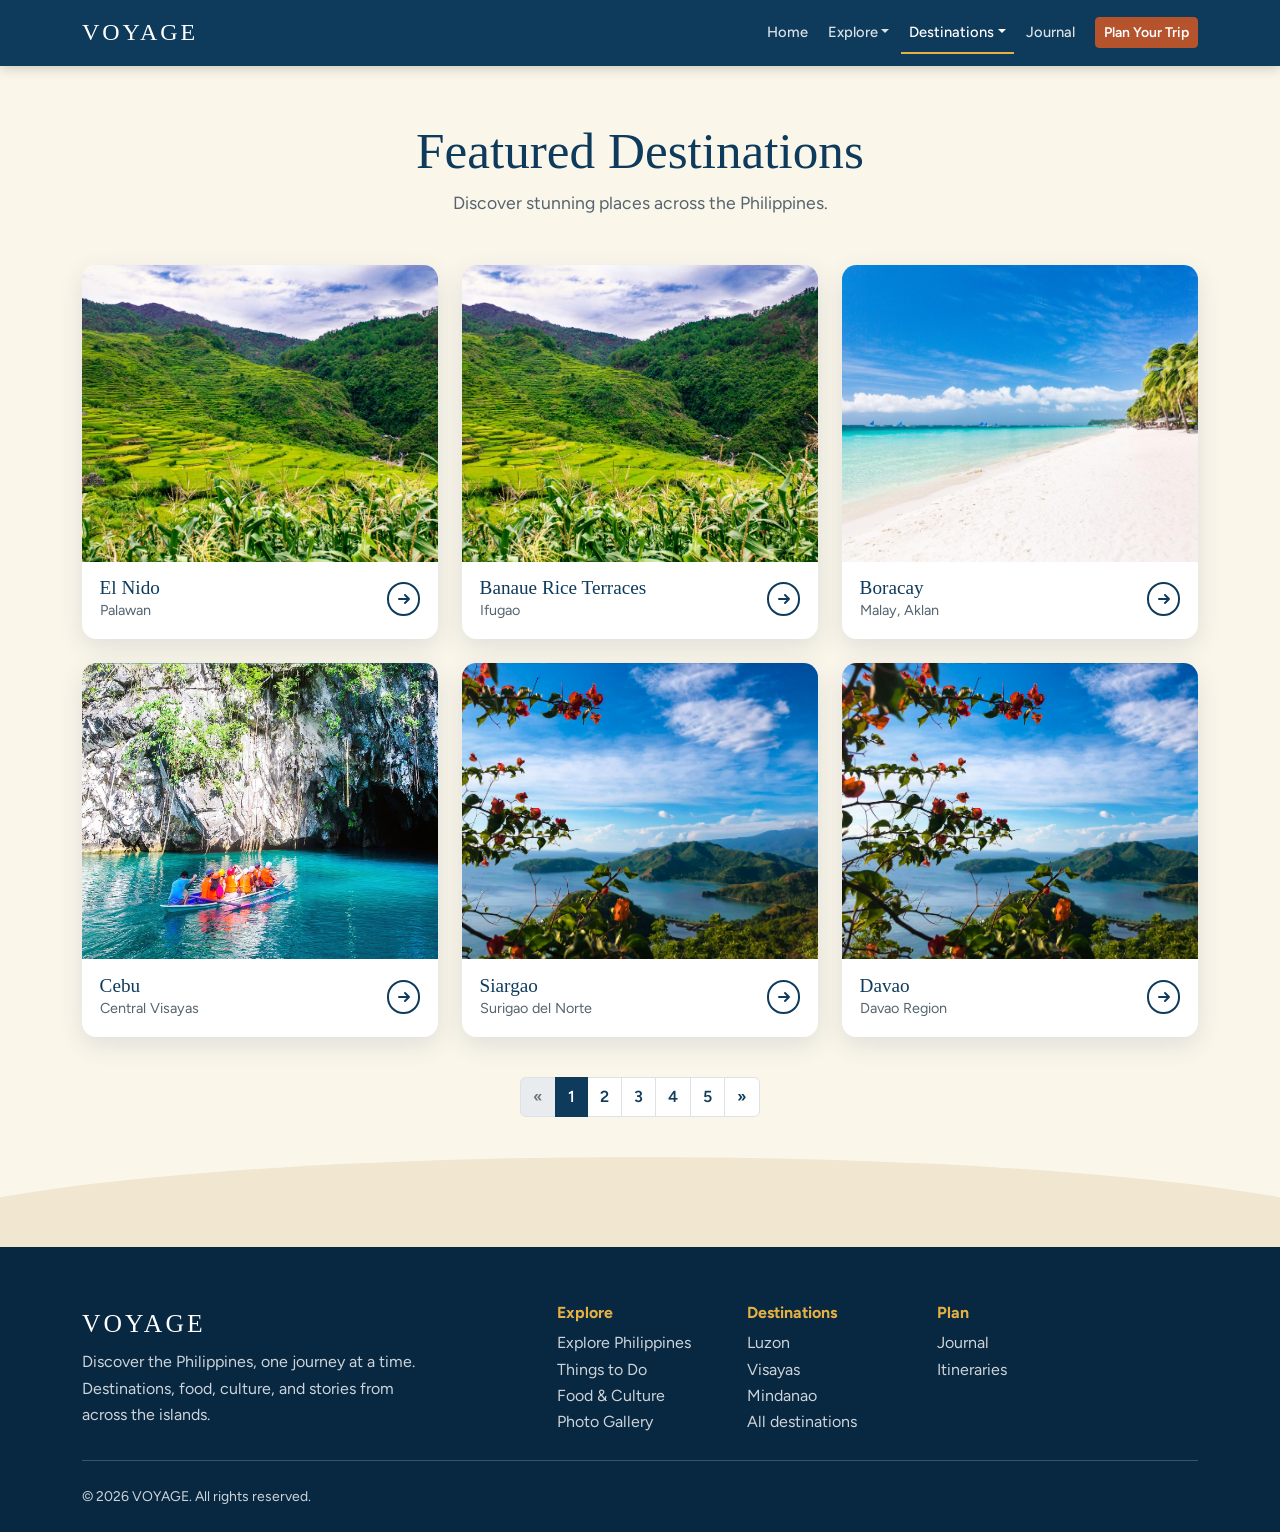
==== destination.html @ e470d580 "." ====
<!doctype html>
<html lang="en">
  <head>
    <meta charset="UTF-8" />
    <meta name="viewport" content="width=device-width, initial-scale=1.0" />
    <meta
      name="description"
      content="Browse beaches, mountains, heritage towns, and surf spots across Luzon, Visayas, and Mindanao."
    />
    <title>VOYAGE | Destinations</title>

    <!-- Bootstrap -->
    <link
      href="https://cdn.jsdelivr.net/npm/bootstrap@5.3.3/dist/css/bootstrap.min.css"
      rel="stylesheet"
    />

    <!-- Fonts -->
    <link rel="preconnect" href="https://fonts.googleapis.com" />
    <link rel="preconnect" href="https://fonts.gstatic.com" crossorigin />
    <link
      href="https://fonts.googleapis.com/css2?family=Caveat:wght@500;700&family=Figtree:wght@400;500;600;700&family=Fraunces:opsz,wght@9..144,600;9..144,700&display=swap"
      rel="stylesheet"
    />

    <!-- Custom CSS -->
    <link href="style.css" rel="stylesheet" />
  </head>
  <body>
    <nav
      class="navbar navbar-expand-lg navbar-voyage fixed-top"
      aria-label="Main navigation"
    >
      <div class="container">
        <a class="navbar-brand" href="index.html">VOYAGE</a>
        <button
          class="navbar-toggler"
          type="button"
          data-bs-toggle="offcanvas"
          data-bs-target="#mainMenu"
          aria-controls="mainMenu"
          aria-label="Open menu"
        >
          <span class="navbar-toggler-icon"></span>
        </button>

        <div
          class="offcanvas offcanvas-end offcanvas-voyage"
          tabindex="-1"
          id="mainMenu"
          aria-labelledby="mainMenuLabel"
        >
          <div class="offcanvas-header">
            <h5 class="offcanvas-title" id="mainMenuLabel">VOYAGE</h5>
            <button
              type="button"
              class="btn-close btn-close-white"
              data-bs-dismiss="offcanvas"
              aria-label="Close menu"
            ></button>
          </div>
          <div class="offcanvas-body">
            <ul class="navbar-nav ms-lg-auto align-items-lg-center gap-lg-1">
              <li class="nav-item">
                <a class="nav-link" href="index.html">Home</a>
              </li>
              <li class="nav-item dropdown">
                <a
                  class="nav-link dropdown-toggle"
                  href="explore.html"
                  role="button"
                  data-bs-toggle="dropdown"
                  aria-expanded="false"
                  >Explore</a
                >
                <ul class="dropdown-menu dropdown-menu-voyage">
                  <li>
                    <a class="dropdown-item" href="explore.html"
                      >Explore Philippines</a
                    >
                  </li>
                  <li>
                    <a class="dropdown-item" href="things-to-do.html"
                      >Things to Do</a
                    >
                  </li>
                  <li>
                    <a class="dropdown-item" href="itineraries.html"
                      >Itineraries</a
                    >
                  </li>
                  <li>
                    <a class="dropdown-item" href="food-culture.html"
                      >Food &amp; Culture</a
                    >
                  </li>
                  <li>
                    <a class="dropdown-item" href="gallery.html"
                      >Photo Gallery</a
                    >
                  </li>
                </ul>
              </li>
              <li class="nav-item dropdown">
                <a
                  class="nav-link dropdown-toggle active"
                  href="destination.html"
                  role="button"
                  data-bs-toggle="dropdown"
                  aria-expanded="false"
                  aria-current="page"
                  >Destinations</a
                >
                <ul class="dropdown-menu dropdown-menu-voyage">
                  <li><a class="dropdown-item" href="luzon.html">Luzon</a></li>
                  <li>
                    <a class="dropdown-item" href="visayas.html">Visayas</a>
                  </li>
                  <li>
                    <a class="dropdown-item" href="mindanao.html">Mindanao</a>
                  </li>
                  <li><hr class="dropdown-divider" /></li>
                  <li>
                    <a class="dropdown-item" href="destination.html"
                      >All destinations</a
                    >
                  </li>
                </ul>
              </li>
              <li class="nav-item">
                <a class="nav-link" href="journal.html">Journal</a>
              </li>
              <li class="nav-item ms-lg-2 mt-2 mt-lg-0">
                <a class="btn btn-terracotta btn-sm" href="itineraries.html"
                  >Plan Your Trip</a
                >
              </li>
            </ul>
          </div>
        </div>
      </div>
    </nav>

    <main>
      <header class="dest-header">
        <svg class="leaf leaf-tl" aria-hidden="true" focusable="false">
          <use href="#frond" />
        </svg>
        <svg class="leaf leaf-tr" aria-hidden="true" focusable="false">
          <use href="#frond" />
        </svg>
        <div class="container">
          <h1>Featured Destinations</h1>
          <p class="dest-sub" id="sub">
            Discover stunning places across the Philippines.
          </p>
        </div>
      </header>

      <section class="section pt-3 pb-4" aria-labelledby="listHeading">
        <div class="container">
          <h2 id="listHeading" class="visually-hidden">All destinations</h2>
          <div class="row g-4" id="grid"></div>
          <nav aria-label="Destination pages" id="pagerNav">
            <ul
              class="pagination pagination-voyage justify-content-center"
              id="pager"
            ></ul>
          </nav>
        </div>
      </section>

      <div class="dest-shore" aria-hidden="true">
        <svg class="leaf leaf-br" focusable="false"><use href="#frond" /></svg>
      </div>
    </main>

    <!-- ========== FOOTER ========== -->
    <footer class="footer">
      <div class="container">
        <div class="row g-4">
          <div class="col-lg-4">
            <p class="footer-brand">VOYAGE</p>
            <p class="mb-0">
              Discover the Philippines, one journey at a time. Destinations,
              food, culture, and stories from across the islands.
            </p>
          </div>
          <div class="col-6 col-lg-2 offset-lg-1">
            <h2 class="footer-head">Explore</h2>
            <ul class="list-unstyled mb-0">
              <li><a href="explore.html">Explore Philippines</a></li>
              <li><a href="things-to-do.html">Things to Do</a></li>
              <li><a href="food-culture.html">Food &amp; Culture</a></li>
              <li><a href="gallery.html">Photo Gallery</a></li>
            </ul>
          </div>
          <div class="col-6 col-lg-2">
            <h2 class="footer-head">Destinations</h2>
            <ul class="list-unstyled mb-0">
              <li><a href="luzon.html">Luzon</a></li>
              <li><a href="visayas.html">Visayas</a></li>
              <li><a href="mindanao.html">Mindanao</a></li>
              <li><a href="destination.html">All destinations</a></li>
            </ul>
          </div>
          <div class="col-6 col-lg-2">
            <h2 class="footer-head">Plan</h2>
            <ul class="list-unstyled mb-0">
              <li><a href="journal.html">Journal</a></li>
              <li><a href="itineraries.html">Itineraries</a></li>
            </ul>
          </div>
        </div>
        <hr class="my-4" />
        <p class="small mb-0">&copy; 2026 VOYAGE. All rights reserved.</p>
      </div>
    </footer>

    <!-- Bootstrap JS (navbar offcanvas, dropdowns, modal, accordion, alert) -->
    <script src="https://cdn.jsdelivr.net/npm/bootstrap@5.3.3/dist/js/bootstrap.bundle.min.js"></script>

    <script>
      (() => {
        const PER_PAGE = 6;
        const ISLAND = {
          luzon: ["Luzon", "luzon.html"],
          visayas: ["Visayas", "visayas.html"],
          mindanao: ["Mindanao", "mindanao.html"],
        };
        const POS = ["20% 30%", "75% 60%", "50% 85%", "10% 65%", "90% 20%"];

        // Page 1 shows these six, in this order. The rest keep their listed order.
        const FIRST = [
          "El Nido",
          "Banaue Rice Terraces",
          "Boracay",
          "Cebu",
          "Siargao",
          "Davao",
        ];
        const DEST = [
          {
            n: "Boracay",
            loc: "Malay, Aklan",
            r: "visayas",
            img: "slide-boracay",
          },
          {
            n: "Banaue Rice Terraces",
            loc: "Ifugao",
            r: "luzon",
            img: "island-luzon",
          },
          {
            n: "Siargao",
            loc: "Surigao del Norte",
            r: "mindanao",
            img: "island-mindanao",
          },
          { n: "Vigan", loc: "Ilocos Sur", r: "luzon", img: "island-luzon" },
          {
            n: "Bohol",
            loc: "Central Visayas",
            r: "visayas",
            img: "island-visayas",
          },
          {
            n: "Camiguin",
            loc: "Northern Mindanao",
            r: "mindanao",
            img: "island-mindanao",
          },
          {
            n: "La Union",
            loc: "Ilocos Region",
            r: "luzon",
            img: "island-luzon",
          },
          {
            n: "Cebu",
            loc: "Central Visayas",
            r: "visayas",
            img: "island-visayas",
          },
          {
            n: "Davao",
            loc: "Davao Region",
            r: "mindanao",
            img: "island-mindanao",
          },
          {
            n: "Sagada",
            loc: "Mountain Province",
            r: "luzon",
            img: "island-luzon",
          },
          {
            n: "Siquijor",
            loc: "Central Visayas",
            r: "visayas",
            img: "island-visayas",
          },
          {
            n: "Mount Apo",
            loc: "Davao del Sur and Cotabato",
            r: "mindanao",
            img: "island-mindanao",
          },
          {
            n: "Hulugan Falls",
            loc: "Luisiana, Laguna",
            r: "luzon",
            img: "slide-hulugan-falls",
          },
          {
            n: "Intramuros",
            loc: "Manila",
            r: "luzon",
            img: "slide-intramuros",
          },
          {
            n: "Kayangan Lake",
            loc: "Coron, Palawan",
            r: "luzon",
            img: "slide-kayangan-lake",
          },
          {
            n: "Malapascua",
            loc: "Daanbantayan, Cebu",
            r: "visayas",
            img: "island-visayas",
          },
          { n: "Baler", loc: "Aurora", r: "luzon", img: "island-luzon" },
          {
            n: "Lake Sebu",
            loc: "South Cotabato",
            r: "mindanao",
            img: "island-mindanao",
          },
          {
            n: "Taal Volcano",
            loc: "Batangas",
            r: "luzon",
            img: "island-luzon",
          },
          {
            n: "Dumaguete",
            loc: "Negros Oriental",
            r: "visayas",
            img: "island-visayas",
          },
          {
            n: "Samal Island",
            loc: "Davao del Norte",
            r: "mindanao",
            img: "island-mindanao",
          },
          { n: "Mayon Volcano", loc: "Albay", r: "luzon", img: "island-luzon" },
          {
            n: "Bantayan Island",
            loc: "Cebu",
            r: "visayas",
            img: "island-visayas",
          },
          {
            n: "Bucas Grande",
            loc: "Socorro, Surigao del Norte",
            r: "mindanao",
            img: "island-mindanao",
          },
          {
            n: "Batanes",
            loc: "Northern Luzon",
            r: "luzon",
            img: "island-luzon",
          },
          {
            n: "Iloilo",
            loc: "Western Visayas",
            r: "visayas",
            img: "island-visayas",
          },
          {
            n: "Cagayan de Oro",
            loc: "Misamis Oriental",
            r: "mindanao",
            img: "island-mindanao",
          },
          { n: "El Nido", loc: "Palawan", r: "luzon", img: "island-luzon" },
          {
            n: "Camotes Islands",
            loc: "Cebu",
            r: "visayas",
            img: "island-visayas",
          },
          {
            n: "Zamboanga City",
            loc: "Zamboanga Peninsula",
            r: "mindanao",
            img: "island-mindanao",
          },
        ]
          .sort(
            (a, b) =>
              (FIRST.includes(a.n) ? FIRST.indexOf(a.n) : 99) -
              (FIRST.includes(b.n) ? FIRST.indexOf(b.n) : 99),
          )
          .map((d, i) => ({ ...d, i }));

        const $ = (id) => document.getElementById(id);
        const grid = $("grid"),
          pager = $("pager"),
          sub = $("sub");

        // Links from explore.html arrive as destination.html?q=Siargao
        const term = (
          new URLSearchParams(location.search).get("q") || ""
        ).trim();
        const match = DEST.filter((d) =>
          `${d.n} ${d.loc} ${ISLAND[d.r][0]}`
            .toLowerCase()
            .includes(term.toLowerCase()),
        );
        const list = term && match.length ? match : DEST;
        if (term) {
          sub.textContent = match.length
            ? `Results for \u201c${term}\u201d. `
            : `No match for \u201c${term}\u201d, so here is everything. `;
          if (match.length) {
            const all = document.createElement("a");
            all.href = "destination.html";
            all.textContent = "Show all";
            sub.append(all);
          }
        }

        const card = (d) => `
          <div class="col-12 col-sm-6 col-lg-4">
            <article class="dest-tile">
              <div class="dest-photo-wrap">
                <div class="dest-photo ${d.img}" ${d.img.startsWith("island") ? `style="background-position:${POS[d.i % 5]}"` : ""} role="img" aria-label="${d.n}, ${d.loc}"></div>
              </div>
              <div class="dest-caption">
                <div>
                  <h3 class="dest-name">${d.n}</h3>
                  <p class="dest-loc">${d.loc}</p>
                </div>
                <a class="dest-go stretched-link" href="${ISLAND[d.r][1]}" aria-label="${d.n}: more on ${ISLAND[d.r][0]}">
                  <svg width="16" height="16" viewBox="0 0 16 16" fill="none" stroke="currentColor" stroke-width="2" stroke-linecap="round" stroke-linejoin="round" aria-hidden="true"><path d="M3 8h10M9 4l4 4-4 4" /></svg>
                </a>
              </div>
            </article>
          </div>`;

        const item = (label, p, o = {}) => `
          <li class="page-item${o.active ? " active" : ""}${o.disabled ? " disabled" : ""}">
            <a class="page-link" href="#grid" data-page="${p}"
              ${o.aria ? `aria-label="${o.aria}"` : ""}
              ${o.active ? 'aria-current="page"' : ""}
              ${o.disabled ? 'tabindex="-1" aria-disabled="true"' : ""}>${label}</a>
          </li>`;

        let page = 1;
        function render() {
          const pages = Math.ceil(list.length / PER_PAGE);
          const start = (page - 1) * PER_PAGE;
          grid.innerHTML = list
            .slice(start, start + PER_PAGE)
            .map(card)
            .join("");

          let html = item("&laquo;", page - 1, {
            disabled: page === 1,
            aria: "Previous page",
          });
          for (let n = 1; n <= pages; n++)
            html += item(n, n, { active: n === page, aria: `Page ${n}` });
          html += item("&raquo;", page + 1, {
            disabled: page === pages,
            aria: "Next page",
          });
          pager.innerHTML = html;
          $("pagerNav").hidden = pages <= 1;
        }

        pager.addEventListener("click", (e) => {
          const a = e.target.closest("[data-page]");
          if (!a) return;
          e.preventDefault();
          if (a.parentElement.classList.contains("disabled")) return;
          page = +a.dataset.page;
          render();
          grid.scrollIntoView();
        });

        render();
      })();
    </script>
  </body>
</html>
---- style.css ----
:root {
  --cream: #fbf6ea;
  --sand: #f1e7d0;
  --ocean: #0e3b5c;
  --ocean-dark: #082740;
  --green: #2f6b4f;
  --green-dark: #24543e;
  /* Darkened slightly so white text on terracotta passes WCAG AA (4.5:1) */
  --terracotta: #b5532d;
  --terracotta-dark: #96441f;
  --gold: #e5b143;
  --ink: #26323b;

  --bs-body-font-family: "Figtree", system-ui, sans-serif;
  --bs-body-bg: var(--cream);
  --bs-body-color: var(--ink);
  --bs-body-color-rgb: 38, 50, 59;
  /* Bootstrap 5.3 colors links through the -rgb variables */
  --bs-link-color-rgb: 14, 59, 92;
  --bs-link-hover-color-rgb: 8, 39, 64;
}


html {
  scroll-behavior: smooth;
  scroll-padding-top: 76px; /* keeps anchored sections clear of the fixed navbar */
}
body {
  min-height: 100vh;
  padding-top: 64px;
  line-height: 1.65;
}

h1,
h2,
h3,
h4,
h5,
.navbar-brand,
.footer-brand {
  font-family: "Frances", Georgia, serif;
  color: var(--ocean);
}

/* Focus ring: ocean on light backgrounds, gold on dark ones */
:focus-visible {
  outline: 3px solid var(--ocean);
  outline-offset: 2px;
}
.navbar-voyage :focus-visible,
.offcanvas-voyage :focus-visible,
.section-green :focus-visible,
.cta :focus-visible,
.footer :focus-visible,
.hero :focus-visible {
  outline-color: var(--gold);
}

/* ---------- Navbar ---------- */
.navbar-voyage {
  background: var(--ocean);
  min-height: 64px;
  box-shadow: 0 2px 12px rgba(0, 0, 0, 0.2);
}
.navbar-voyage .navbar-brand {
  color: #fff;
  font-size: 1.5rem;
  letter-spacing: 0.12em;
}
.navbar-voyage .nav-link {
  color: rgba(255, 255, 255, 0.85);
  font-size: 0.92rem;
  font-weight: 500;
  padding: 0.5rem 0.7rem;
  border-bottom: 2px solid transparent;
}
.navbar-voyage .nav-link:hover,
.navbar-voyage .nav-link:focus,
.navbar-voyage .nav-link.active,
.navbar-voyage .nav-link.show {
  color: #fff;
  border-bottom-color: var(--gold);
}
.navbar-voyage .navbar-toggler {
  border-color: #ffffff;
  border-width: 2px;
}
.navbar-voyage .navbar-toggler:focus {
  box-shadow: 0 0 0 0.2rem rgba(229, 177, 67, 0.5);
}
.navbar-voyage .navbar-toggler-icon {
  filter: invert(1);
}

.offcanvas-voyage {
  background: var(--ocean);
  color: #fff;
}
.offcanvas-voyage .offcanvas-title {
  color: #fff;
  letter-spacing: 0.12em;
}
@media (min-width: 992px) {
  .offcanvas-voyage {
    background: transparent;
  }
}
.dropdown-menu-voyage {
  --bs-dropdown-link-active-bg: var(--ocean);
  --bs-dropdown-link-hover-bg: var(--sand);
  --bs-dropdown-link-hover-color: var(--ocean);
  background: var(--cream);
  border: 0;
  border-top: 3px solid var(--gold);
  border-radius: 0 0 0.5rem 0.5rem;
}

/* ---------- Buttons (built on Bootstrap's btn variables so
   hover / active / focus / disabled states all work) ---------- */
.btn-terracotta {
  --bs-btn-color: #fff;
  --bs-btn-bg: var(--terracotta);
  --bs-btn-border-color: var(--terracotta);
  --bs-btn-hover-color: #fff;
  --bs-btn-hover-bg: var(--terracotta-dark);
  --bs-btn-hover-border-color: var(--terracotta-dark);
  --bs-btn-focus-shadow-rgb: 229, 177, 67;
  --bs-btn-active-color: #fff;
  --bs-btn-active-bg: var(--terracotta-dark);
  --bs-btn-active-border-color: var(--terracotta-dark);
  --bs-btn-disabled-color: #fff;
  --bs-btn-disabled-bg: var(--terracotta);
  --bs-btn-disabled-border-color: var(--terracotta);
  font-weight: 600;
}
.btn-gold {
  --bs-btn-color: var(--ocean-dark);
  --bs-btn-bg: var(--gold);
  --bs-btn-border-color: var(--gold);
  --bs-btn-hover-color: var(--ocean-dark);
  --bs-btn-hover-bg: #f0c25e;
  --bs-btn-hover-border-color: #f0c25e;
  --bs-btn-focus-shadow-rgb: 229, 177, 67;
  --bs-btn-active-color: var(--ocean-dark);
  --bs-btn-active-bg: #d9a232;
  --bs-btn-active-border-color: #d9a232;
  font-weight: 700;
}
.btn-outline-ocean {
  --bs-btn-color: var(--ocean);
  --bs-btn-border-width: 2px;
  --bs-btn-border-color: var(--ocean);
  --bs-btn-hover-color: #fff;
  --bs-btn-hover-bg: var(--ocean);
  --bs-btn-hover-border-color: var(--ocean);
  --bs-btn-focus-shadow-rgb: 14, 59, 92;
  --bs-btn-active-color: #fff;
  --bs-btn-active-bg: var(--ocean-dark);
  --bs-btn-active-border-color: var(--ocean-dark);
  font-weight: 600;
}

/* ---------- Image placeholders ----------
Each uses a photo from images/ with a color gradient underneath.
Drop your photos into images/ using the file names below. */
.hero {
  /* Fills the first screen, minus the 64px fixed navbar */
  min-height: calc(100vh - 64px);
  min-height: calc(100svh - 64px);
  background:
    linear-gradient(
      180deg,
      rgba(8, 39, 64, 0.35) 0%,
      rgba(8, 39, 64, 0.55) 100%
    ),
    url("hero1_img.avif") center / cover no-repeat,
    linear-gradient(180deg, #2c7a8c 0%, #b8bfc0 45%, #e8d7a8 100%);
}
.island-luzon {
  background:
    url("img/luzon.avif") center / cover,
    linear-gradient(135deg, #2f6b4f, #e5b143);
}
.island-luzon:hover {
  transition: ease-in-out 0.2s;
  transform: scale(1.03);
}
.island-visayas {
  background:
    url("img/visayas.avif") center / cover,
    linear-gradient(135deg, #1b9aaa, #f3e2b3);
}
.island-visayas:hover {
  transition: ease-in-out 0.2s;
  transform: scale(1.03);
}
.island-mindanao {
  background:
    url("img/mindanao.jpg") center / cover,
    linear-gradient(135deg, #0e3b5c, #3f8f87);
}
.island-mindanao:hover {
  transition: ease-in-out 0.2s;
  transform: scale(1.03);
}
/* Hero photos: change the file names here (they are separate from the postcard carousel) */
.hero-slide-1 {
  background: url("img/hero1_img.avif") center / cover no-repeat;
}
.hero-slide-2 {
  background: url("img/hero2_img.avif") center / cover no-repeat;
}
.hero-slide-3 {
  background: url("img/hero3_img.avif") center / cover no-repeat;
}
.hero-slide-4 {
  background: url("img/hero4_img.avif") center / cover no-repeat;
}

.hero-carousel .carousel-indicators {
  margin-bottom: 1.25rem;
}

/* Keep the text and search box above the slideshow */
.hero .hero-content {
  position: relative;
  z-index: 1;
}
.slide-boracay {
  background:
    url("img/boracay.jpg") center / cover,
    linear-gradient(135deg, #1b9aaa, #2f6b4f);
}
.slide-hulugan-falls {
  background:
    url("img/hulugan_falls.jpeg") center / cover,
    linear-gradient(135deg, #5b8c3a, #2f6b4f);
}
.slide-intramuros {
  background:
    url("img/intramuros.jpeg") center / cover,
    linear-gradient(135deg, #a8b45a, #6b8f3e);
}
.slide-kayangan-lake {
  background:
    url("img/kayangan_lake.jpeg") center / cover,
    linear-gradient(135deg, #3fa7b5, #e5b143);
}

/* ---------- Hero ---------- */
.hero-content {
  padding: 4rem 0;
}
.hero h1 {
  color: #fff;
  text-shadow: 0 2px 18px rgba(0, 0, 0, 0.45);
  line-height: 1.15;
}
.hero .lead {
  max-width: 560px;
  margin-inline: auto;
  text-shadow: 0 1px 8px rgba(0, 0, 0, 0.4);
}
.hero-search {
  max-width: 560px;
}
.hero-search .form-control {
  border: 0;
  border-radius: 50rem 0 0 50rem;
  padding-left: 1.5rem;
}
.hero-search .form-control:focus {
  box-shadow: 0 0 0 0.25rem rgba(229, 177, 67, 0.6);
  position: relative;
  z-index: 3;
}
.hero-search .btn {
  border-radius: 0 50rem 50rem 0;
}

/* ---------- Hero carousel (slide effect) ---------- */
.hero {
  position: relative;
  overflow: hidden;
}

.hero-carousel {
  position: absolute;
  inset: 0;
}
.hero-carousel .carousel-inner,
.hero-carousel .carousel-item,
.hero-slide {
  height: 100%;
}

.hero-slide {
  position: relative;
}
/* Dark overlay so the white text stays readable on every photo */
.hero-slide::after {
  content: "";
  position: absolute;
  inset: 0;
  background: linear-gradient(
    180deg,
    rgba(8, 39, 64, 0.35) 0%,
    rgba(8, 39, 64, 0.55) 100%
  );
}

/* ---------- Sections ---------- */
.section {
  padding: 5rem 0;
}
.section-title {
  font-size: clamp(1.8rem, 3.5vw, 2.5rem);
  font-weight: 700;
  margin-bottom: 0.75rem;
}
.section-sub {
  max-width: 560px;
  color: #55646f;
}
.section-green {
  background: var(--green);
  color: #fff;
}
/* Headings default to ocean blue, which is unreadable on green / ocean */
.section-green h2,
.section-green h3,
.cta h2 {
  color: #fff;
}
.section-sand {
  background: var(--sand);
}
.text-white-75 {
  color: rgba(255, 255, 255, 0.85);
}

/* ---------- Island cards (postcard feel) ---------- */
.island-card {
  border: 0;
  border-radius: 0.35rem;
  background: #fff;
  box-shadow: 0 8px 24px rgba(14, 59, 92, 0.12);
  overflow: hidden;
}
.island-img {
  height: 210px;
}
.island-card .card-title {
  font-size: 1.5rem;
}
.island-card .card-body {
  border-top: 4px solid var(--gold);
  padding: 1.5rem;
}

/* ---------- Carousel as postcard ---------- */
.postcard-frame {
  background: var(--cream);
  padding: 0.75rem;
  border-radius: 0.35rem;
  box-shadow: 0 14px 34px rgba(0, 0, 0, 0.3);
  transform: rotate(1deg);
}
.postcard-frame .slide {
  height: 340px;
}
.postcard-frame .carousel-caption {
  left: 0;
  right: 0;
  bottom: 0;
  padding: 2.5rem 1.5rem 2.8rem;
  text-align: left;
  background: linear-gradient(transparent, rgba(8, 39, 64, 0.8));
}
.postcard-frame .carousel-caption h3 {
  color: #fff;
  font-size: 1.4rem;
  margin-bottom: 0.1rem;
}
.postcard-frame .carousel-caption p {
  margin: 0;
}

/* ---------- Polaroid journal cards ---------- */
.polaroid {
  position: relative;
  background: #fff;
  padding: 0.9rem 0.9rem 1.2rem;
  box-shadow: 0 10px 24px rgba(0, 0, 0, 0.18);
  transition: transform 0.2s ease;
}
.polaroid::before {
  /* tape */
  content: "";
  position: absolute;
  top: -12px;
  left: 50%;
  width: 90px;
  height: 26px;
  margin-left: -45px;
  background: rgba(229, 177, 67, 0.65);
  transform: rotate(-3deg);
}
.polaroid-img {
  height: 240px;
}
.tilt-left {
  transform: rotate(-2deg);
}
.tilt-right {
  transform: rotate(2deg);
}
.polaroid:hover {
  transform: rotate(0) translateY(-4px);
}
.handwritten {
  font-family: "Caveat", cursive;
  font-size: 1.6rem;
  line-height: 1.2;
  color: var(--ocean);
  margin: 1rem 0.3rem 0;
}

/* ---------- CTA ---------- */
.cta {
  padding: 5rem 0;
  color: #fff;
  background:
    linear-gradient(rgba(14, 59, 92, 0.88), rgba(14, 59, 92, 0.88)),
    url("images/hero.jpg") center / cover,
    var(--ocean);
}

/* ---------- Explore page: overview of Luzon, Visayas, and Mindanao ---------- */
/* ---------- Explore page: overview of Luzon, Visayas, and Mindanao ---------- */
.page-hero {
  /* Fills the first screen, minus the 64px fixed navbar */
  min-height: calc(100vh - 64px);
  min-height: calc(100svh - 64px);
  display: flex;
  align-items: center;
  text-align: center;
  color: #fff;
  padding: 3.5rem 0;
  background:
    linear-gradient(180deg, rgba(8, 39, 64, 0.35), rgba(8, 39, 64, 0.6)),
    linear-gradient(135deg, #1b9aaa, #2f6b4f 60%, #0e3b5c);
}
.page-hero h1 {
  color: #fff;
  font-size: clamp(2.2rem, 5vw, 3.4rem);
  text-shadow: 0 2px 18px rgba(0, 0, 0, 0.4);
}
.page-hero .crumb {
  font-size: 0.85rem;
  opacity: 0.9;
  margin-bottom: 0.6rem;
}
.page-hero .crumb a {
  color: #fff;
}

.region-img {
  position: relative;
  min-height: clamp(340px, 60vh, 560px);
  border: 10px solid #fff;
  border-radius: 0.35rem;
  box-shadow: 0 14px 34px rgba(0, 0, 0, 0.25);
  transform: rotate(-1deg);
}
.region-rev .region-img {
  transform: rotate(1deg);
}
.region-stamp {
  position: absolute;
  top: 0.8rem;
  right: 0.8rem;
  display: grid;
  place-items: center;
  width: 70px;
  height: 70px;
  border: 2px dashed #fff;
  border-radius: 50%;
  background: rgba(8, 39, 64, 0.4);
  color: #fff;
  font-size: 0.7rem;
  font-weight: 700;
  letter-spacing: 0.08em;
  transform: rotate(-12deg);
}
.region-tag {
  font-size: 0.75rem;
  font-weight: 700;
  letter-spacing: 0.06em;
  text-transform: uppercase;
  color: var(--terracotta);
}
.region-facts {
  list-style: none;
  padding: 0;
  margin: 1rem 0;
}
.region-facts li {
  margin-bottom: 0.4rem;
}
.region-facts b {
  color: var(--ocean);
}
.region-chips {
  display: flex;
  flex-wrap: wrap;
  gap: 0.4rem;
  margin-bottom: 1.2rem;
}
.region-chips a {
  background: var(--sand);
  color: var(--ocean);
  border-radius: 50rem;
  padding: 0.2rem 0.8rem;
  font-size: 0.85rem;
  font-weight: 600;
}
.section-sand .region-chips a {
  background: #fff;
}
.note-small {
  font-size: 0.9rem;
  color: #55646f;
  margin: 0.8rem 0 0;
}

.glance {
  background: #fff;
  border-radius: 0.4rem;
  overflow: hidden;
  min-width: 620px;
  margin: 0;
}
.glance th {
  background: var(--ocean);
  color: #fff;
  font-weight: 600;
  padding: 0.85rem 1rem;
}
.glance td {
  padding: 0.85rem 1rem;
  vertical-align: top;
}
.glance td:first-child {
  font-family: "Fraunces", Georgia, serif;
  font-weight: 700;
  color: var(--ocean);
}

@media (max-width: 991.98px) {
  .region-img {
    min-height: 240px;
  }
}

/* ---------- Improvements ---------- */
.hero-stats {
  display: flex;
  justify-content: center;
  flex-wrap: wrap;
  gap: 0.6rem 2rem;
  list-style: none;
  padding: 0;
  margin: 2rem 0 0;
  font-size: 0.9rem;
}
.hero-stats b {
  display: block;
  font-family: "Fraunces", Georgia, serif;
  font-size: 1.5rem;
  line-height: 1.2;
}

.region-nav {
  position: sticky;
  top: 64px;
  z-index: 10;
  background: var(--cream);
  border-bottom: 1px solid #e4dcc6;
  box-shadow: 0 4px 12px rgba(14, 59, 92, 0.06);
}
.region-nav .container {
  display: flex;
  gap: 0.5rem;
  overflow-x: auto;
  padding-block: 0.6rem;
}
.region-nav a {
  flex: none;
  padding: 0.3rem 1rem;
  border: 2px solid var(--ocean);
  border-radius: 50rem;
  color: var(--ocean);
  font-size: 0.9rem;
  font-weight: 600;
  text-decoration: none;
}
.region-nav a:hover,
.region-nav a.on {
  background: var(--ocean);
  color: #fff;
}

.picker {
  max-width: 760px;
  margin-inline: auto;
  padding: 1.6rem;
  text-align: center;
  background: #fff;
  border-radius: 0.5rem;
  border-top: 4px solid var(--gold);
  box-shadow: 0 8px 24px rgba(14, 59, 92, 0.12);
}
.picker-title {
  font-size: 1.6rem;
}
.picker-opts {
  display: flex;
  justify-content: center;
  flex-wrap: wrap;
  gap: 0.6rem;
  margin: 1rem 0;
}
.pick {
  border: 2px solid var(--ocean);
  background: transparent;
  color: var(--ocean);
  border-radius: 50rem;
  padding: 0.5rem 1.2rem;
  font:
    600 0.95rem "Figtree",
    sans-serif;
  cursor: pointer;
  transition:
    background 0.2s,
    color 0.2s;
}
.pick:hover,
.pick[aria-pressed="true"] {
  background: var(--ocean);
  color: #fff;
}
.picker-result {
  min-height: 3.2rem;
  margin: 0;
}
.picker-result p {
  margin-bottom: 0.6rem;
}

.region-chips a {
  text-decoration: none;
  transition:
    background 0.2s,
    color 0.2s;
}
.region-chips a:hover {
  background: var(--ocean);
  color: #fff;
}

.reveal {
  opacity: 0;
  transform: translateY(18px);
  transition:
    opacity 0.6s ease,
    transform 0.6s ease;
}
.reveal.in {
  opacity: 1;
  transform: none;
}
@media (prefers-reduced-motion: reduce) {
  .reveal {
    opacity: 1;
    transform: none;
    transition: none;
  }
}

/* ---------- Full-screen region sections ---------- */
/* 64px fixed navbar + about 56px sticky region bar */
html {
  scroll-padding-top: 124px;
}
#luzon,
#visayas,
#mindanao {
  min-height: 100vh;
  display: flex;
  align-items: center;
}
/* ---------- Footer ---------- */
.footer {
  background: var(--ocean-dark);
  color: rgba(255, 255, 255, 0.8);
  padding: 3.5rem 0 1.5rem;
}
.footer-brand {
  color: #fff;
  font-size: 1.6rem;
  letter-spacing: 0.12em;
  margin-bottom: 0.25rem;
}
.footer-head {
  font-family: "Figtree", sans-serif;
  font-size: 1rem;
  font-weight: 700;
  color: var(--gold);
}
.footer a {
  color: rgba(255, 255, 255, 0.8);
  text-decoration: none;
}
.footer a:hover {
  color: #fff;
  text-decoration: underline;
}
.footer hr {
  border-color: rgba(255, 255, 255, 0.2);
  opacity: 1;
}

.dest-header {
  position: relative;
  overflow: hidden;
  padding: 3.5rem 0 2rem;
  text-align: center;
}
.dest-header .container {
  position: relative;
  z-index: 1;
}
.dest-header h1 {
  font-size: clamp(2.2rem, 5vw, 3.2rem);
  margin-bottom: 0.4rem;
}
.dest-sub {
  max-width: 520px;
  margin: 0 auto;
  color: #55646f;
  font-size: 1.1rem;
}
.leaf {
  --leaf: clamp(90px, 16vw, 230px);
  position: absolute;
  width: var(--leaf);
  height: var(--leaf);
  color: var(--green);
  pointer-events: none;
}
.leaf-tl {
  top: -10px;
  left: -10px;
  transform: scaleY(-1);
}
.leaf-tr {
  top: -10px;
  right: -10px;
  transform: rotate(180deg);
  color: var(--green-dark);
}
.leaf-br {
  bottom: 0;
  right: -10px;
  transform: scaleX(-1);
  --leaf: clamp(70px, 11vw, 160px);
}
@media (max-width: 575.98px) {
  .leaf {
    --leaf: 70px;
    opacity: 0.55;
  }
}
.dest-shore {
  position: relative;
  overflow: hidden;
  height: 90px;
}
.dest-shore::before {
  content: "";
  position: absolute;
  inset: 0 -10%;
  background: var(--sand);
  border-radius: 50% 50% 0 0 / 100% 100% 0 0;
}

.dest-tile {
  position: relative;
  height: 100%;
  background: #fff;
  border-radius: 0.9rem;
  overflow: hidden;
  box-shadow: 0 8px 24px rgba(14, 59, 92, 0.12);
}
.dest-tile:focus-within {
  outline: 3px solid var(--ocean);
  outline-offset: 3px;
}
.dest-photo-wrap {
  position: relative;
  aspect-ratio: 6 / 5;
  overflow: hidden;
}
.dest-photo {
  position: absolute;
  inset: 0;
  transition: transform 0.4s ease;
}
.dest-tile:hover .dest-photo {
  transform: scale(1.05);
}
.dest-caption {
  display: flex;
  align-items: center;
  justify-content: space-between;
  gap: 0.75rem;
  padding: 0.9rem 1.1rem 1rem;
}
.dest-name {
  font-size: 1.2rem;
  margin: 0;
}
.dest-loc {
  margin: 0;
  color: #55646f;
  font-size: 0.9rem;
}
.dest-go {
  flex: none;
  display: grid;
  place-items: center;
  width: 2.1rem;
  height: 2.1rem;
  border: 2px solid var(--ocean);
  border-radius: 50%;
  color: var(--ocean);
  text-decoration: none;
  transition:
    background 0.2s,
    color 0.2s;
}
.dest-tile:hover .dest-go,
.dest-go:focus-visible {
  background: var(--ocean);
  color: #fff;
}

.pagination-voyage {
  --bs-pagination-color: var(--ocean);
  --bs-pagination-hover-color: #fff;
  --bs-pagination-hover-bg: var(--ocean);
  --bs-pagination-hover-border-color: var(--ocean);
  --bs-pagination-focus-color: var(--ocean-dark);
  --bs-pagination-focus-bg: var(--sand);
  --bs-pagination-focus-box-shadow: 0 0 0 0.25rem rgba(229, 177, 67, 0.5);
  --bs-pagination-active-bg: var(--ocean);
  --bs-pagination-active-border-color: var(--ocean);
  --bs-pagination-disabled-color: #6c757d;
  --bs-pagination-bg: #fff;
  margin-top: 2.5rem;
  font-weight: 600;
}
@media (prefers-reduced-motion: reduce) {
  .dest-photo {
    transition: none;
  }
  .dest-tile:hover .dest-photo {
    transform: none;
  }
}

@media (max-width: 991.98px) {
  .navbar-voyage .nav-link {
    font-size: 1.05rem;
    border-bottom: 0;
  }
  .postcard-frame {
    transform: none;
  }
}
@media (max-width: 575.98px) {
  .section {
    padding: 3.5rem 0;
  }
  .postcard-frame .slide {
    height: 260px;
  }
  .tilt-left,
  .tilt-right {
    transform: none;
  }
}
@media (prefers-reduced-motion: reduce) {
  html {
    scroll-behavior: auto;
  }
  .polaroid {
    transition: none;
  }
}
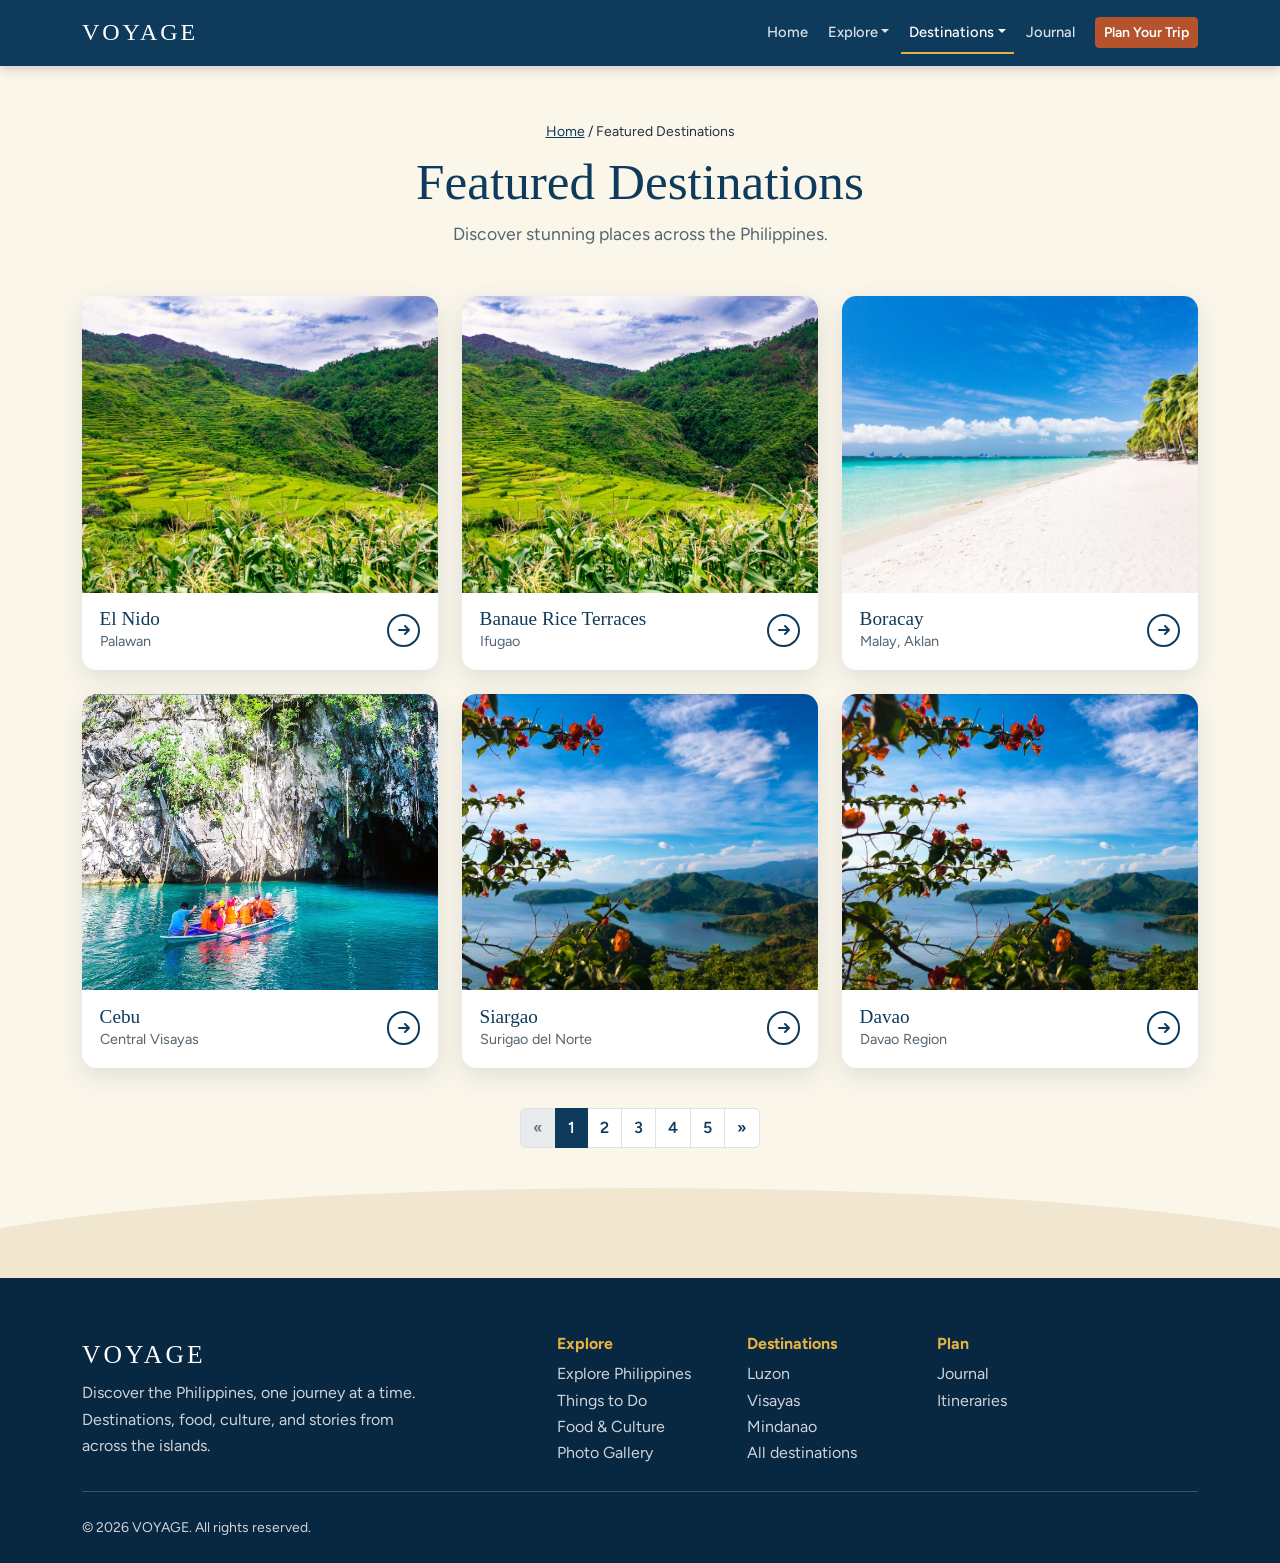
==== commit f7d405a3: "." ====
--- a/destination.html
+++ b/destination.html
@@ -150,6 +150,9 @@
           <use href="#frond" />
         </svg>
         <div class="container">
+            <div class="small mb-2">
+            <a class="link-bold" href="index.html">Home</a> / Featured Destinations
+          </div>
           <h1>Featured Destinations</h1>
           <p class="dest-sub" id="sub">
             Discover stunning places across the Philippines.
--- a/style.css
+++ b/style.css
@@ -19,7 +19,6 @@
   --bs-link-color-rgb: 14, 59, 92;
   --bs-link-hover-color-rgb: 8, 39, 64;
 }
-
 
 html {
   scroll-behavior: smooth;
@@ -180,27 +179,35 @@
   background:
     url("img/luzon.avif") center / cover,
     linear-gradient(135deg, #2f6b4f, #e5b143);
+  transition: ease-in-out 0.2s;
 }
 .island-luzon:hover {
-  transition: ease-in-out 0.2s;
   transform: scale(1.03);
 }
 .island-visayas {
   background:
     url("img/visayas.avif") center / cover,
     linear-gradient(135deg, #1b9aaa, #f3e2b3);
+  transition: ease-in-out 0.2s;
 }
 .island-visayas:hover {
-  transition: ease-in-out 0.2s;
+  transform: scale(1.03);
+}
+
+.region-img.island-visayas {
+  transition: transform 0.2s ease-in-out;
+}
+
+.region-img.island-visayas:hover {
   transform: scale(1.03);
 }
 .island-mindanao {
   background:
     url("img/mindanao.jpg") center / cover,
     linear-gradient(135deg, #0e3b5c, #3f8f87);
+  transition: ease-in-out 0.2s;
 }
 .island-mindanao:hover {
-  transition: ease-in-out 0.2s;
   transform: scale(1.03);
 }
 /* Hero photos: change the file names here (they are separate from the postcard carousel) */
@@ -436,7 +443,6 @@
     var(--ocean);
 }
 
-/* ---------- Explore page: overview of Luzon, Visayas, and Mindanao ---------- */
 /* ---------- Explore page: overview of Luzon, Visayas, and Mindanao ---------- */
 .page-hero {
   /* Fills the first screen, minus the 64px fixed navbar */
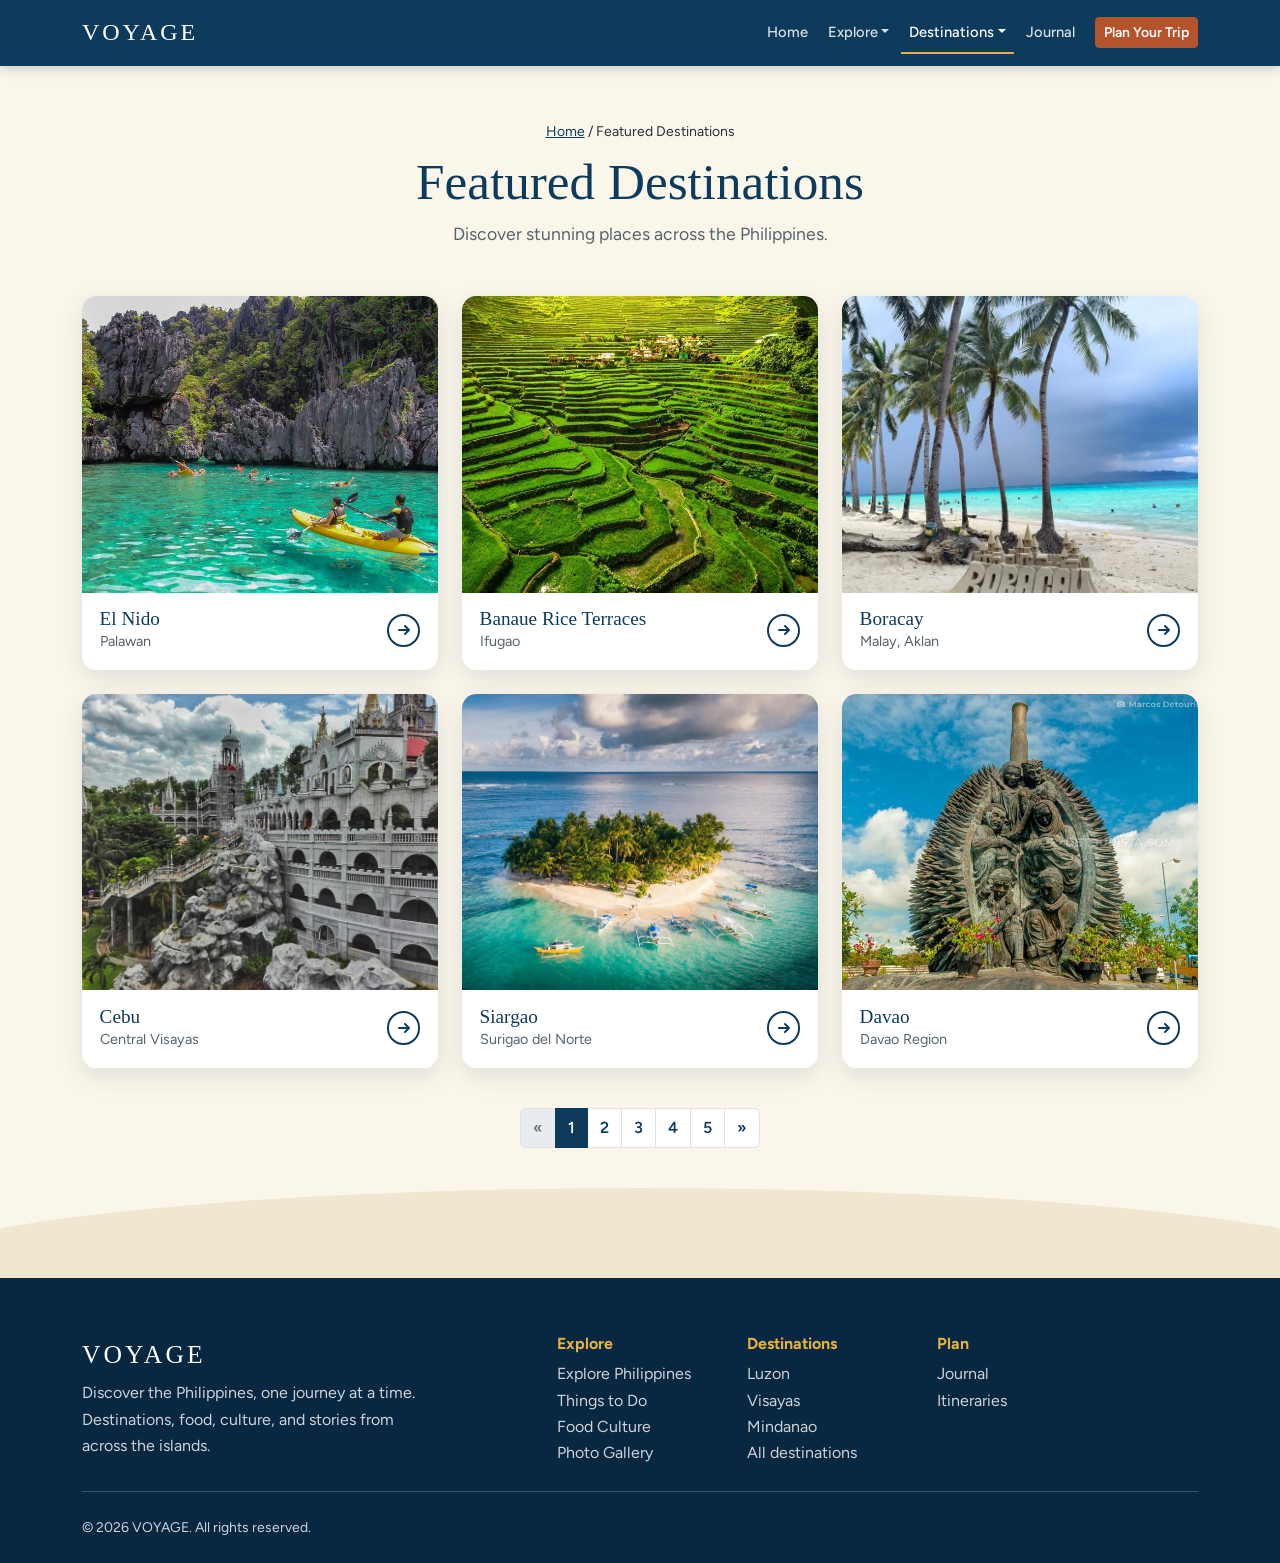
==== commit 911d8c02: "Updated" ====
--- a/destination.html
+++ b/destination.html
@@ -150,8 +150,9 @@
           <use href="#frond" />
         </svg>
         <div class="container">
-            <div class="small mb-2">
-            <a class="link-bold" href="index.html">Home</a> / Featured Destinations
+          <div class="small mb-2">
+            <a class="link-bold" href="index.html">Home</a> / Featured
+            Destinations
           </div>
           <h1>Featured Destinations</h1>
           <p class="dest-sub" id="sub">
@@ -194,7 +195,7 @@
             <ul class="list-unstyled mb-0">
               <li><a href="explore.html">Explore Philippines</a></li>
               <li><a href="things-to-do.html">Things to Do</a></li>
-              <li><a href="food-culture.html">Food &amp; Culture</a></li>
+              <li><a href="food-culture.html">Food Culture</a></li>
               <li><a href="gallery.html">Photo Gallery</a></li>
             </ul>
           </div>
@@ -231,7 +232,15 @@
           visayas: ["Visayas", "visayas.html"],
           mindanao: ["Mindanao", "mindanao.html"],
         };
-        const POS = ["20% 30%", "75% 60%", "50% 85%", "10% 65%", "90% 20%"];
+
+        // ------------------------------------------------------------------
+        // IMAGES
+        // IMG_DIR is the folder (relative to this page) that holds the photos.
+        // Use "" if they sit next to destination.html, or e.g. "images/".
+        // Each destination below has a `file:` with its exact file name.
+        // ------------------------------------------------------------------
+        const IMG_DIR = "img/";
+        const photo = (d) => IMG_DIR + encodeURIComponent(d.file);
 
         // Page 1 shows these six, in this order. The rest keep their listed order.
         const FIRST = [
@@ -247,161 +256,181 @@
             n: "Boracay",
             loc: "Malay, Aklan",
             r: "visayas",
-            img: "slide-boracay",
+            file: "destination3_Boracay.jpg",
           },
           {
             n: "Banaue Rice Terraces",
             loc: "Ifugao",
             r: "luzon",
-            img: "island-luzon",
+            file: "destination2_Banaue Rice Terraces.jpg",
           },
           {
             n: "Siargao",
             loc: "Surigao del Norte",
             r: "mindanao",
-            img: "island-mindanao",
-          },
-          { n: "Vigan", loc: "Ilocos Sur", r: "luzon", img: "island-luzon" },
+            file: "destination5_Siargao.jpg",
+          },
+          {
+            n: "Vigan",
+            loc: "Ilocos Sur",
+            r: "luzon",
+            file: "destination7_Vigan City.jpg",
+          },
           {
             n: "Bohol",
             loc: "Central Visayas",
             r: "visayas",
-            img: "island-visayas",
+            file: "destination8_Bohol.jpg",
           },
           {
             n: "Camiguin",
             loc: "Northern Mindanao",
             r: "mindanao",
-            img: "island-mindanao",
+            file: "destination9_Camiguin.jpg",
           },
           {
             n: "La Union",
             loc: "Ilocos Region",
             r: "luzon",
-            img: "island-luzon",
+            file: "destination10_La union.jpg",
           },
           {
             n: "Cebu",
             loc: "Central Visayas",
             r: "visayas",
-            img: "island-visayas",
+            file: "destination4_Simala Church, Cebu.jpg",
           },
           {
             n: "Davao",
             loc: "Davao Region",
             r: "mindanao",
-            img: "island-mindanao",
+            file: "destination6_Davao.jpg",
           },
           {
             n: "Sagada",
             loc: "Mountain Province",
             r: "luzon",
-            img: "island-luzon",
+            file: "destination11_Sagada Mt_ Province, Philippines.jpg",
           },
           {
             n: "Siquijor",
             loc: "Central Visayas",
             r: "visayas",
-            img: "island-visayas",
+            file: "destination12_Siquijor.jpg",
           },
           {
             n: "Mount Apo",
             loc: "Davao del Sur and Cotabato",
             r: "mindanao",
-            img: "island-mindanao",
+            file: "destination13_Mt Apo.jpg",
           },
           {
             n: "Hulugan Falls",
             loc: "Luisiana, Laguna",
             r: "luzon",
-            img: "slide-hulugan-falls",
+            file: "destination14_Hulugan Falls.jpg",
           },
           {
             n: "Intramuros",
             loc: "Manila",
             r: "luzon",
-            img: "slide-intramuros",
+            file: "destination15_Intramuros.jpg",
           },
           {
             n: "Kayangan Lake",
             loc: "Coron, Palawan",
             r: "luzon",
-            img: "slide-kayangan-lake",
+            file: "destination16_Kayangan Lake.jpg",
           },
           {
             n: "Malapascua",
             loc: "Daanbantayan, Cebu",
             r: "visayas",
-            img: "island-visayas",
-          },
-          { n: "Baler", loc: "Aurora", r: "luzon", img: "island-luzon" },
+            file: "destination17_Malapascua Island.jpg",
+          },
+          {
+            n: "Baler",
+            loc: "Aurora",
+            r: "luzon",
+            file: "destination18_Baler.jpg",
+          },
           {
             n: "Lake Sebu",
             loc: "South Cotabato",
             r: "mindanao",
-            img: "island-mindanao",
+            file: "destination19_Lake Sebu.jpg",
           },
           {
             n: "Taal Volcano",
             loc: "Batangas",
             r: "luzon",
-            img: "island-luzon",
+            file: "destination20_Taal Volcano.jpg",
           },
           {
             n: "Dumaguete",
             loc: "Negros Oriental",
             r: "visayas",
-            img: "island-visayas",
+            file: "destination21_Dumaguete Cathedral Belfry.jpg",
           },
           {
             n: "Samal Island",
             loc: "Davao del Norte",
             r: "mindanao",
-            img: "island-mindanao",
-          },
-          { n: "Mayon Volcano", loc: "Albay", r: "luzon", img: "island-luzon" },
+            file: "destination23_Samal Island.jpg",
+          },
+          {
+            n: "Mayon Volcano",
+            loc: "Albay",
+            r: "luzon",
+            file: "destination22_Mayon Volcano.jpg",
+          },
           {
             n: "Bantayan Island",
             loc: "Cebu",
             r: "visayas",
-            img: "island-visayas",
+            file: "destination24_Bantayan Island.jpg",
           },
           {
             n: "Bucas Grande",
             loc: "Socorro, Surigao del Norte",
             r: "mindanao",
-            img: "island-mindanao",
+            file: "destination25_Bucas Grande, Surigao del Norte.jpg",
           },
           {
             n: "Batanes",
             loc: "Northern Luzon",
             r: "luzon",
-            img: "island-luzon",
+            file: "destination26_Batanes.jpg",
           },
           {
             n: "Iloilo",
             loc: "Western Visayas",
             r: "visayas",
-            img: "island-visayas",
+            file: "destination27_Iloilo City.jpg",
           },
           {
             n: "Cagayan de Oro",
             loc: "Misamis Oriental",
             r: "mindanao",
-            img: "island-mindanao",
-          },
-          { n: "El Nido", loc: "Palawan", r: "luzon", img: "island-luzon" },
+            file: "destination28_Cagayan de Oro.jpg",
+          },
+          {
+            n: "El Nido",
+            loc: "Palawan",
+            r: "luzon",
+            file: "destination1_El Nido.jpg",
+          },
           {
             n: "Camotes Islands",
             loc: "Cebu",
             r: "visayas",
-            img: "island-visayas",
+            file: "destination29_Camotes Island.jpg",
           },
           {
             n: "Zamboanga City",
             loc: "Zamboanga Peninsula",
             r: "mindanao",
-            img: "island-mindanao",
+            file: "destination30_Zamboanga.jpg",
           },
         ]
           .sort(
@@ -442,7 +471,7 @@
           <div class="col-12 col-sm-6 col-lg-4">
             <article class="dest-tile">
               <div class="dest-photo-wrap">
-                <div class="dest-photo ${d.img}" ${d.img.startsWith("island") ? `style="background-position:${POS[d.i % 5]}"` : ""} role="img" aria-label="${d.n}, ${d.loc}"></div>
+                <div class="dest-photo" style="background-image:url('${photo(d)}');background-size:cover;background-position:center" role="img" aria-label="${d.n}, ${d.loc}"></div>
               </div>
               <div class="dest-caption">
                 <div>
--- a/style.css
+++ b/style.css
@@ -10,6 +10,8 @@
   --terracotta-dark: #96441f;
   --gold: #e5b143;
   --ink: #26323b;
+  --text-muted: #6b6b6b;
+  --border-light: #e0d5c5;
 
   --bs-body-font-family: "Figtree", system-ui, sans-serif;
   --bs-body-bg: var(--cream);
@@ -240,18 +242,39 @@
 }
 .slide-hulugan-falls {
   background:
-    url("img/hulugan_falls.jpeg") center / cover,
+    url("img/hulugan_falls.jpg") center / cover,
     linear-gradient(135deg, #5b8c3a, #2f6b4f);
 }
 .slide-intramuros {
   background:
-    url("img/intramuros.jpeg") center / cover,
+    url("img/intramuros.jpg") center / cover,
     linear-gradient(135deg, #a8b45a, #6b8f3e);
 }
 .slide-kayangan-lake {
   background:
     url("img/kayangan_lake.jpeg") center / cover,
     linear-gradient(135deg, #3fa7b5, #e5b143);
+}
+
+.polaroid-luzon {
+  background:
+    url("img/baguio-featured.jpg") center / cover,
+    linear-gradient(135deg, #2f6b4f, #e5b143);
+  transition: ease-in-out 0.2s;
+}
+
+.polaroid-visayas {
+  background:
+    url("img/visayas-boracay.jpg") center / cover,
+    linear-gradient(135deg, #1b9aaa, #f3e2b3);
+  transition: ease-in-out 0.2s;
+}
+
+.polaroid-mindanao {
+  background:
+    url("img/mindanao-bukidnon.jpg") center / cover,
+    linear-gradient(135deg, #0e3b5c, #3f8f87);
+  transition: ease-in-out 0.2s;
 }
 
 /* ---------- Hero ---------- */
@@ -915,3 +938,1400 @@
     transition: none;
   }
 }
+
+.pg-hero {
+  padding: 5rem 0 4.5rem;
+  background:
+    linear-gradient(180deg, rgba(8, 39, 64, 0.45), rgba(8, 39, 64, 0.7)),
+    linear-gradient(135deg, #1b9aaa, #2f6b4f 60%, #0e3b5c);
+}
+.pg-hero h1 {
+  color: #fff;
+  text-shadow: 0 2px 18px rgba(0, 0, 0, 0.45);
+  line-height: 1.15;
+}
+.pg-hero .lead {
+  max-width: 560px;
+  text-shadow: 0 1px 8px rgba(0, 0, 0, 0.4);
+}
+/* One existing hero photo per page (change the file if you like) */
+.pg-hero-things {
+  background:
+    linear-gradient(180deg, rgba(8, 39, 64, 0.45), rgba(8, 39, 64, 0.7)),
+    url("img/hero1_img.avif") center / cover no-repeat,
+    linear-gradient(135deg, #1b9aaa, #2f6b4f);
+}
+.pg-hero-food {
+  background:
+    linear-gradient(180deg, rgba(8, 39, 64, 0.45), rgba(8, 39, 64, 0.7)),
+    url("img/hero3_img.avif") center / cover no-repeat,
+    linear-gradient(135deg, #b5532d, #e5b143);
+}
+.pg-hero-gallery {
+  background:
+    linear-gradient(180deg, rgba(8, 39, 64, 0.45), rgba(8, 39, 64, 0.7)),
+    url("img/hero4_img.avif") center / cover no-repeat,
+    linear-gradient(135deg, #0e3b5c, #3f8f87);
+}
+
+/* ---------- THINGS TO DO ---------- */
+.td-card {
+  border: 0;
+  border-radius: 0.35rem;
+  background: #fff;
+  box-shadow: 0 8px 24px rgba(14, 59, 92, 0.12);
+  overflow: hidden;
+}
+.td-card .card-body {
+  border-top: 4px solid var(--gold);
+  padding: 1.5rem;
+}
+.td-card .card-title {
+  font-size: 1.35rem;
+  margin-top: 0.4rem;
+}
+.td-photo {
+  height: 210px;
+  transition: transform 0.3s ease;
+}
+.td-card:hover .td-photo {
+  transform: scale(1.04);
+}
+/* clip the zoom so it stays inside the card */
+.td-card {
+  isolation: isolate;
+}
+.td-tag {
+  display: inline-block;
+  font-size: 0.75rem;
+  font-weight: 700;
+  letter-spacing: 0.06em;
+  text-transform: uppercase;
+  color: var(--terracotta);
+}
+.td-try {
+  font-size: 0.92rem;
+  color: #55646f;
+}
+.td-try b {
+  color: var(--ocean);
+}
+/* Photos go in img/. Gradient shows if the file is missing. */
+.td-beach {
+  background:
+    url("img/todo1_Snorkle at Coron, Palawan.jpg") center / cover,
+    linear-gradient(135deg, #1b9aaa, #f3e2b3);
+}
+.td-nature {
+  background:
+    url("img/todo2_Hiking at Binabaje Hills, Bohol, Philippines.jpg") center /
+      cover,
+    linear-gradient(135deg, #2f6b4f, #8fbf7a);
+}
+.td-heritage {
+  background:
+    url("img/todo3_Intramuros\,\ Philippines.jpg") center / cover,
+    linear-gradient(135deg, #a8b45a, #6b8f3e);
+}
+.td-food {
+  background:
+    url("img/todo4_Filipino\ Food.jpg") center / cover,
+    linear-gradient(135deg, #b5532d, #e5b143);
+}
+.td-culture {
+  background:
+    url("img/todo5_Dinagyang\ Festival.jpg") center / cover,
+    linear-gradient(135deg, #e5b143, #b5532d);
+}
+.td-adventure {
+  background:
+    url("img/todo6_Kayaking\ Philippines.jpg") center / cover,
+    linear-gradient(135deg, #0e3b5c, #3f8f87);
+}
+.td-info {
+  background: #fff;
+  border-top: 4px solid var(--gold);
+  border-radius: 0.5rem;
+  padding: 1.6rem 1.8rem;
+  box-shadow: 0 8px 24px rgba(14, 59, 92, 0.12);
+}
+.td-info li {
+  margin-bottom: 0.4rem;
+}
+
+/* ---------- FOOD & CULTURE ---------- */
+.fc-dish {
+  border: 0;
+  border-radius: 0.9rem;
+  background: #fff;
+  overflow: hidden;
+  box-shadow: 0 8px 24px rgba(14, 59, 92, 0.12);
+}
+.fc-dish .card-body {
+  padding: 1.25rem 1.4rem 1.5rem;
+}
+.fc-dish .card-title {
+  font-size: 1.3rem;
+  margin-top: 0.3rem;
+}
+.fc-photo {
+  aspect-ratio: 4 / 3;
+}
+.fc-tag {
+  display: inline-block;
+  font-size: 0.75rem;
+  font-weight: 700;
+  letter-spacing: 0.06em;
+  text-transform: uppercase;
+  color: var(--green);
+}
+.fc-adobo {
+  background:
+    url("img/food1_Adobo.jpg") center / cover,
+    linear-gradient(135deg, #5a3a22, #b5532d);
+}
+.fc-lechon {
+  background:
+    url("img/food2_Lechon.jpg") center / cover,
+    linear-gradient(135deg, #b5532d, #e5b143);
+}
+.fc-halohalo {
+  background:
+    url("img/food3_Halo-Halo.jpg") center / cover,
+    linear-gradient(135deg, #8a5fb0, #f3e2b3);
+}
+.fc-sisig {
+  background:
+    url("img/food4_Sisig.jpg") center / cover,
+    linear-gradient(135deg, #96441f, #e5b143);
+}
+.fc-kinilaw {
+  background:
+    url("img/food5_Kinilaw.jpg") center / cover,
+    linear-gradient(135deg, #1b9aaa, #f3e2b3);
+}
+.fc-sinigang {
+  background:
+    url("img/food6_Sinigang.jpg") center / cover,
+    linear-gradient(135deg, #2f6b4f, #e5b143);
+}
+
+/* Festival cards (no photo needed) */
+.fc-fest {
+  background: var(--cream);
+  color: var(--ink);
+  border-radius: 0.35rem;
+  overflow: hidden;
+  box-shadow: 0 10px 24px rgba(0, 0, 0, 0.2);
+}
+.fc-fest-head {
+  background: var(--gold);
+  color: var(--ocean-dark);
+  font-weight: 700;
+  padding: 0.5rem 1.2rem;
+}
+.fc-fest-body {
+  padding: 1.2rem;
+}
+.fc-fest-body h3 {
+  font-size: 1.35rem;
+  color: var(--ocean);
+}
+.fc-fest-body p b {
+  color: var(--terracotta);
+}
+
+/* Culture tips accordion */
+.fc-accordion {
+  --bs-accordion-active-bg: var(--ocean);
+  --bs-accordion-active-color: #fff;
+  --bs-accordion-btn-focus-box-shadow: 0 0 0 0.25rem rgba(229, 177, 67, 0.5);
+  --bs-accordion-border-color: #e4dcc6;
+}
+.fc-accordion .accordion-button {
+  font-weight: 600;
+  color: var(--ocean);
+}
+.fc-accordion .accordion-button:not(.collapsed)::after {
+  filter: brightness(0) invert(1);
+}
+
+/* ---------- PHOTO GALLERY ---------- */
+.gl-tabs {
+  gap: 0.5rem;
+}
+.gl-tabs .nav-link {
+  border: 2px solid var(--ocean);
+  border-radius: 50rem;
+  color: var(--ocean);
+  font-weight: 600;
+  padding: 0.35rem 1.2rem;
+}
+.gl-tabs .nav-link:hover {
+  background: var(--sand);
+}
+.gl-tabs .nav-link.active {
+  background: var(--ocean);
+  color: #fff;
+}
+.gl-tile {
+  position: relative;
+  margin: 0;
+  overflow: hidden;
+  border: 8px solid #fff;
+  border-radius: 0.35rem;
+  background: #fff;
+  box-shadow: 0 8px 24px rgba(14, 59, 92, 0.15);
+}
+.gl-photo {
+  aspect-ratio: 4 / 3;
+  transition: transform 0.4s ease;
+}
+.gl-tile:hover .gl-photo {
+  transform: scale(1.05);
+}
+.gl-tile figcaption {
+  position: absolute;
+  left: 0;
+  right: 0;
+  bottom: 0;
+  padding: 1.8rem 0.9rem 0.7rem;
+  color: #fff;
+  font-size: 0.9rem;
+  font-weight: 600;
+  background: linear-gradient(transparent, rgba(8, 39, 64, 0.85));
+}
+/* These reuse the photos your groupmates already added to img/ */
+.gl-boracay {
+  background:
+    url("img/boracay.jpg") center / cover,
+    linear-gradient(135deg, #1b9aaa, #2f6b4f);
+}
+.gl-terraces {
+  background:
+    url("img/hero2_img.avif") center / cover,
+    linear-gradient(135deg, #2f6b4f, #e5b143);
+}
+.gl-mindanao {
+  background:
+    url("img/mindanao.jpg") center / cover,
+    linear-gradient(135deg, #0e3b5c, #3f8f87);
+}
+.gl-intramuros {
+  background:
+    url("img/intramuros.jpg") center / cover,
+    linear-gradient(135deg, #a8b45a, #6b8f3e);
+}
+.gl-hulugan {
+  background:
+    url("img/hulugan_falls.jpg") center / cover,
+    linear-gradient(135deg, #5b8c3a, #2f6b4f);
+}
+.gl-siargao {
+  background:
+    url("img/hero4_img.avif") center / cover,
+    linear-gradient(135deg, #1b9aaa, #f3e2b3);
+}
+.gl-kayangan {
+  background:
+    url("img/kayangan_lake.jpeg") center / cover,
+    linear-gradient(135deg, #3fa7b5, #e5b143);
+}
+.gl-bohol {
+  background:
+    url("img/hero3_img.avif") center / cover,
+    linear-gradient(135deg, #5b8c3a, #2f6b4f);
+}
+.gl-visayas {
+  background:
+    url("img/visayas.avif") center / cover,
+    linear-gradient(135deg, #1b9aaa, #f3e2b3);
+}
+
+@media (prefers-reduced-motion: reduce) {
+  .td-photo,
+  .gl-photo {
+    transition: none;
+  }
+  .td-card:hover .td-photo,
+  .gl-tile:hover .gl-photo {
+    transform: none;
+  }
+}
+@media (max-width: 575.98px) {
+  .pg-hero {
+    padding: 3.5rem 0;
+  }
+}
+/* ===== END OF ENRACA'S PAGES ===== */
+
+/* =========================
+      DESTINATION CSS
+========================= */
+
+/* =========================
+           HERO
+========================= */
+.hero-luzon {
+  min-height: 480px;
+  display: flex;
+  align-items: center;
+  color: white;
+  background:
+    linear-gradient(90deg, rgba(18, 40, 64, 0.88), rgba(18, 40, 64, 0.25)),
+    url("img/luzon-hero-bg.jpg");
+  background-size: cover;
+  background-position: center;
+}
+
+/* VISAYAS */
+.hero-visayas {
+  min-height: 480px;
+  display: flex;
+  align-items: center;
+  color: white;
+  background:
+    linear-gradient(90deg, rgba(18, 40, 64, 0.88), rgba(18, 40, 64, 0.25)),
+    url("img/visayas-hero-bg.jpg");
+  background-size: cover;
+  background-position: center;
+}
+
+/* MINDANAO */
+.hero-mindanao {
+  min-height: 480px;
+  display: flex;
+  align-items: center;
+  color: white;
+  background:
+    linear-gradient(90deg, rgba(18, 40, 64, 0.88), rgba(18, 40, 64, 0.25)),
+    url("img/mindanao-hero-bg.jpg");
+  background-size: cover;
+  background-position: center;
+}
+
+.hero-luzon h1,
+.hero-visayas h1,
+.hero-mindanao h1 {
+  font-family: Georgia, serif;
+  font-size: clamp(2.7rem, 6vw, 4.7rem);
+  font-weight: bold;
+}
+
+.hero-luzon p,
+.hero-visayas p,
+.hero-mindanao p {
+  max-width: 650px;
+  line-height: 1.8;
+}
+
+.eyebrow {
+  color: #f3d98f;
+  text-transform: uppercase;
+  letter-spacing: 2px;
+  font-size: 0.8rem;
+  font-weight: bold;
+}
+
+.btn-explore {
+  background: var(--terracotta);
+  color: white;
+  padding: 12px 24px;
+  border-radius: 3px;
+  font-weight: bold;
+  text-decoration: none;
+  display: inline-block;
+}
+
+.btn-explore:hover {
+  background: #d4724a;
+  color: white;
+}
+
+/* =========================
+      DESTINATIONS
+========================= */
+
+.section-title {
+  font-family: Georgia, serif;
+  color: var(--ocean);
+  font-size: clamp(1.8rem, 3vw, 2.5rem);
+}
+
+.destination-card {
+  height: 100%;
+  background: #fffdf7;
+  border: 1px solid var(--border-light);
+  transition:
+    transform 0.25s,
+    box-shadow 0.25s;
+  overflow: hidden;
+}
+
+.destination-card:hover {
+  transform: translateY(-5px);
+  box-shadow: 0 8px 20px #00000018;
+}
+
+.destination-card img {
+  width: 100%;
+  height: 220px;
+  object-fit: cover;
+}
+
+.destination-card h3 {
+  color: var(--ocean);
+  font-family: Georgia, serif;
+  font-size: 1.5rem;
+}
+
+.destination-card p {
+  color: var(--text-muted);
+  font-size: 0.93rem;
+  line-height: 1.7;
+}
+
+.destination-tag {
+  color: var(--terracotta);
+  text-transform: uppercase;
+  letter-spacing: 1.5px;
+  font-size: 0.75rem;
+  font-weight: bold;
+}
+
+/* =========================
+       TRAVEL TIPS
+========================= */
+
+#travel-tips .bg-white,
+#travel-tips .bg-white * {
+  visibility: visible !important;
+  opacity: 1 !important;
+}
+
+#travel-tips .bg-white p {
+  color: #123f5d !important;
+  display: block !important;
+  font-size: 15px;
+  line-height: 1.9;
+  margin-top: 16px;
+}
+
+#travel-tips .bg-white h3,
+#travel-tips .bg-white h4,
+#travel-tips .bg-white h5 {
+  color: #123f5d !important;
+}
+
+.tip-number {
+  color: var(--terracotta);
+  font-weight: bold;
+  letter-spacing: 1px;
+}
+
+.d-destination {
+  border: 0;
+  border-radius: 0.9rem;
+  background: #fff;
+  overflow: hidden;
+  box-shadow: 0 8px 24px rgba(14, 59, 92, 0.12);
+}
+.d-destination .card-body {
+  padding: 1.25rem 1.4rem 1.5rem;
+}
+.d-destination .card-title {
+  font-size: 1.3rem;
+  margin-top: 0.3rem;
+}
+.d-photo {
+  aspect-ratio: 4 / 3;
+}
+.d-tag {
+  display: inline-block;
+  font-size: 0.75rem;
+  font-weight: 700;
+  letter-spacing: 0.06em;
+  text-transform: uppercase;
+  color: var(--green);
+}
+
+/* luzon */
+.d-baguio {
+  background:
+    url("img/luzon-baguio.jpg") center / cover,
+    linear-gradient(135deg, #5a3a22, #b5532d);
+}
+.d-banaue {
+  background:
+    url("img/luzon-banaue.jpg") center / cover,
+    linear-gradient(135deg, #b5532d, #e5b143);
+}
+.d-vigan {
+  background:
+    url("img/luzon-vigan.jpg") center / cover,
+    linear-gradient(135deg, #8a5fb0, #f3e2b3);
+}
+.d-batangas {
+  background:
+    url("img/luzon-batangas.jpg") center / cover,
+    linear-gradient(135deg, #96441f, #e5b143);
+}
+.d-bicol {
+  background:
+    url("img/luzon-bicol.jpg") center / cover,
+    linear-gradient(135deg, #1b9aaa, #f3e2b3);
+}
+.d-palawan {
+  background:
+    url("img/luzon-palawan.jpg") center / cover,
+    linear-gradient(135deg, #2f6b4f, #e5b143);
+}
+
+/* visayas */
+
+.d-boracay {
+  background:
+    url("img/visayas-boracay.jpg") center / cover,
+    linear-gradient(135deg, #5a3a22, #b5532d);
+}
+.d-bohol {
+  background:
+    url("img/visayas-bohol.jpg") center / cover,
+    linear-gradient(135deg, #b5532d, #e5b143);
+}
+.d-cebu {
+  background:
+    url("img/visayas-cebu.jpg") center / cover,
+    linear-gradient(135deg, #8a5fb0, #f3e2b3);
+}
+.d-bantayan {
+  background:
+    url("img/visayas-bantayan.jpg") center / cover,
+    linear-gradient(135deg, #96441f, #e5b143);
+}
+.d-moalboal {
+  background:
+    url("img/visayas-moalboal.jpg") center / cover,
+    linear-gradient(135deg, #1b9aaa, #f3e2b3);
+}
+.d-iloilo {
+  background:
+    url("img/visayas-iloilo.jpg") center / cover,
+    linear-gradient(135deg, #2f6b4f, #e5b143);
+}
+
+/* mindanao */
+
+.d-bukidnon {
+  background:
+    url("img/mindanao-bukidnon.jpg") center / cover,
+    linear-gradient(135deg, #5a3a22, #b5532d);
+}
+.d-siargao {
+  background:
+    url("img/mindanao-siargao.jpg") center / cover,
+    linear-gradient(135deg, #b5532d, #e5b143);
+}
+.d-iligan {
+  background:
+    url("img/mindanao-iligan.jpg") center / cover,
+    linear-gradient(135deg, #8a5fb0, #f3e2b3);
+}
+.d-davao {
+  background:
+    url("img/mindanao-davao.jpg") center / cover,
+    linear-gradient(135deg, #96441f, #e5b143);
+}
+.d-camiguin {
+  background:
+    url("img/mindanao-camiguin.jpg") center / cover,
+    linear-gradient(135deg, #1b9aaa, #f3e2b3);
+}
+.d-zamboanga {
+  background:
+    url("img/mindanao-zam.jpg") center / cover,
+    linear-gradient(135deg, #2f6b4f, #e5b143);
+}
+
+/* ============================================
+      JOURNAL PAGE — SCRAPBOOK AESTHETIC
+============================================ */
+/* ---- HERO SECTION ---- */
+.journal-hero {
+   background-color: #F5EDD8;
+   padding: 3.5rem 0 1rem;
+   position: relative;
+   overflow: hidden;
+}
+
+.hero-title {
+    font-family: 'Playfair Display', serif;
+    font-size: 3.2rem;
+    font-style: italic;
+    color: #1B3A5C;
+    line-height: 1.1;
+    margin-bottom: 0.4rem;
+}
+
+.hero-subtitle {
+    font-family: 'Playfair Display', serif;
+    font-size: 1.15rem;
+    font-style: italic;
+    color: #5A4A30;
+    margin-bottom: 0;
+}
+
+/* ---- NOTEBOOK FEATURED SECTION ---- */
+.notebook-section {
+    background-color: #F5EDD8;
+    padding: 2rem 0 3rem;
+    position: relative;
+}
+
+/* The notebook card itself */
+.notebook-card {
+    background-color: #FEFAF2;
+    border: 1px solid #D9C9A8;
+    border-radius: 6px;
+    box-shadow:
+        0 4px 20px rgba(0,0,0,0.1),
+        inset 0 0 0 8px #F0E6CC,
+        inset 0 0 0 9px #D9C9A8;
+    padding: 2rem;
+    position: relative;
+    overflow: hidden;
+}
+
+/* Notebook lines on the right side */
+.notebook-card::before {
+    content: '';
+    position: absolute;
+    top: 0; bottom: 0;
+    right: 0;
+    width: 55%;
+    background-image: repeating-linear-gradient(
+      to bottom,
+      transparent,
+      transparent 27px,
+      rgba(180,160,120,0.25) 27px,
+      rgba(180,160,120,0.25) 28px
+    );
+      pointer-events: none;
+}
+
+/* Red margin line */
+.notebook-card::after {
+     content: '';
+     position: absolute;
+     top: 0; bottom: 0;
+     left: 46%;
+     width: 2px;
+     background-color: rgba(220, 120, 100, 0.3);
+     pointer-events: none;
+}
+
+.notebook-photo {
+     width: 100%;
+     height: 260px;
+     object-fit: cover;
+     border-radius: 3px;
+     box-shadow: 3px 3px 12px rgba(0,0,0,0.2);
+}
+
+.notebook-photo-placeholder {
+      width: 100%;
+      height: 260px;
+      border-radius: 3px;
+      box-shadow: 3px 3px 12px rgba(0,0,0,0.2);
+      display: flex;
+      align-items: center;
+      justify-content: center;
+      background: linear-gradient(135deg, #3A7D44 0%, #1B3A5C 100%);
+      flex-direction: column;
+      color: white;
+}
+
+.featured-entry-title {
+      font-family: 'Playfair Display', serif;
+      font-size: 1.6rem;
+      color: #1B3A5C;
+      margin-bottom: 0.4rem;
+      line-height: 1.3;
+}
+
+.featured-entry-date {
+      font-family: 'Lato', sans-serif;
+      font-size: 0.82rem;
+      color: #888;
+      display: flex;
+      align-items: center;
+      gap: 0.4rem;
+      margin-bottom: 1rem;
+}
+
+        .featured-entry-text {
+            font-family: 'Lato', sans-serif;
+            font-size: 0.88rem;
+            color: #5A4A30;
+            line-height: 1.8;
+        }
+
+        /* Sticky note / postcard element */
+        .sticky-note {
+            background-color: #F5E6C0;
+            border: 1px solid #D9C089;
+            border-radius: 2px;
+            padding: 1rem 1.25rem;
+            box-shadow: 2px 3px 8px rgba(0,0,0,0.12), -1px -1px 0 rgba(0,0,0,0.05);
+            transform: rotate(2deg);
+            font-family: 'Caveat', cursive;
+            font-size: 1rem;
+            color: #5A4A30;
+            line-height: 1.5;
+            max-width: 200px;
+            margin-left: auto;
+        }
+
+        /* ---- READ MORE BUTTON ---- */
+        .btn-read-more {
+            background-color: #1B3A5C;
+            color: #FEFAF2;
+            font-family: 'Lato', sans-serif;
+            font-size: 0.82rem;
+            font-weight: 700;
+            letter-spacing: 1px;
+            padding: 0.6rem 1.75rem;
+            border: none;
+            border-radius: 3px;
+            text-decoration: none;
+            display: inline-block;
+            transition: background-color 0.3s ease;
+        }
+
+        .btn-read-more:hover {
+            background-color: #2a5580;
+            color: #FEFAF2;
+        }
+
+        /* ---- MORE JOURNAL ENTRIES SECTION ---- */
+        .entries-section {
+            background-color: #F5EDD8;
+            padding: 2.5rem 0 4rem;
+            position: relative;
+        }
+
+        .entries-heading {
+            font-family: 'Playfair Display', serif;
+            font-size: 1.6rem;
+            color: #1B3A5C;
+            margin-bottom: 1.5rem;
+        }
+
+        /* Polaroid-style card */
+        .polaroid-card {
+            background-color: #FEFAF2;
+            border: 1px solid #D9C9A8;
+            border-radius: 2px;
+            padding: 0.6rem 0.6rem 1rem 0.6rem;
+            box-shadow: 2px 4px 12px rgba(0,0,0,0.12);
+            transition: transform 0.3s ease, box-shadow 0.3s ease;
+            text-decoration: none;
+            display: block;
+}
+
+.polaroid-card:hover {
+            transform: translateY(-4px) rotate(0.5deg);
+            box-shadow: 4px 8px 20px rgba(0,0,0,0.16);
+}
+
+.polaroid-img {
+            width: 100%;
+            height: 180px;
+            object-fit: cover;
+            display: block;
+}
+
+.polaroid-img-placeholder {
+            width: 100%;
+            height: 180px;
+            display: flex;
+            align-items: center;
+            justify-content: center;
+            flex-direction: column;
+}
+
+.polaroid-caption {
+            padding: 0.7rem 0.3rem 0.1rem;
+}
+
+.polaroid-caption .entry-title {
+            font-family: 'Playfair Display', serif;
+            font-size: 0.95rem;
+            color: #1B3A5C;
+            margin-bottom: 0.2rem;
+            line-height: 1.3;
+        }
+
+.polaroid-caption .entry-meta {
+            font-family: 'Caveat', cursive;
+            font-size: 0.88rem;
+            color: #888;
+}
+
+/* Slight rotation on alternating cards */
+.polaroid-card.tilt-l { transform: rotate(-1.2deg); }
+.polaroid-card.tilt-r { transform: rotate(1deg); }
+.polaroid-card.tilt-l:hover { transform: rotate(0deg) translateY(-4px); }
+.polaroid-card.tilt-r:hover { transform: rotate(0deg) translateY(-4px); }
+
+      
+/* ============================================
+  JOURNAL ENTRY PAGE — SCRAPBOOK AESTHETIC
+============================================ */
+.journal-hero,
+.itin-hero {
+  padding: 3.5rem 0 2rem;
+  text-align: center;
+  background: transparent;
+}
+.journal-hero .hero-title,
+.itin-hero .itin-hero-title {
+  font-family: "Frances", Georgia, serif;
+  font-style: normal;
+  font-weight: 700;
+  font-size: clamp(2.2rem, 5vw, 3.2rem);
+  line-height: 1.15;
+  color: var(--ocean);
+  margin-bottom: 0.4rem;
+}
+.journal-hero .hero-subtitle,
+.itin-hero .itin-hero-subtitle {
+  max-width: 520px;
+  margin: 0 auto;
+  font-family: "Figtree", system-ui, sans-serif;
+  font-style: normal;
+  font-size: 1.1rem;
+  color: #55646f;
+}
+ 
+ 
+/* ================================
+            JOURNAL PAGE
+================================= */
+ 
+/* ---------- Featured entry (same look as .island-card) ---------- */
+.notebook-section {
+  padding: 1rem 0 4rem;
+  background: transparent;
+}
+.notebook-card {
+  background: #fff;
+  border: 0;
+  border-top: 4px solid var(--gold);
+  border-radius: 0.35rem;
+  box-shadow: 0 8px 24px rgba(14, 59, 92, 0.12);
+  padding: 1.75rem;
+}
+.notebook-card .notebook-photo {
+  display: block;
+  width: 100%;
+  height: 300px;
+  object-fit: cover;
+  border-radius: 0.35rem;
+}
+.notebook-card .featured-entry-title {
+  font-family: "Frances", Georgia, serif;
+  font-size: 1.5rem; /* same as .island-card .card-title */
+  font-weight: 700;
+  line-height: 1.25;
+  color: var(--ocean);
+  margin-bottom: 0.4rem;
+}
+.notebook-card .featured-entry-date {
+  display: flex;
+  align-items: center;
+  gap: 0.4rem;
+  margin-bottom: 1rem;
+  font-family: "Figtree", system-ui, sans-serif;
+  font-size: 0.9rem;
+  color: #55646f;
+}
+.notebook-card .featured-entry-date i {
+  color: var(--terracotta);
+}
+.notebook-card .featured-entry-text {
+  font-family: "Figtree", system-ui, sans-serif;
+  font-size: 1rem;
+  line-height: 1.65;
+  color: var(--ink);
+}
+ 
+/* Handwritten sticky note */
+.notebook-card .sticky-note {
+  background: #f6e2b0;
+  border: 0;
+  border-radius: 2px;
+  padding: 1rem 1.25rem;
+  box-shadow: 2px 4px 10px rgba(0, 0, 0, 0.15);
+  transform: rotate(2deg);
+  font-family: "Caveat", cursive;
+  font-size: 1.5rem;
+  line-height: 1.2;
+  color: var(--ocean);
+}
+ 
+/* Buttons */
+.btn-read-more {
+  display: inline-block;
+  padding: 0.375rem 0.75rem;
+  background: var(--terracotta);
+  color: #fff;
+  border: 1px solid var(--terracotta);
+  border-radius: 0.375rem;
+  font-family: "Figtree", system-ui, sans-serif;
+  font-size: 1rem;
+  font-weight: 600;
+  letter-spacing: 0;
+  text-decoration: none;
+  transition:
+    background 0.2s,
+    border-color 0.2s;
+}
+.btn-read-more:hover {
+  background: var(--terracotta-dark);
+  border-color: var(--terracotta-dark);
+  color: #fff;
+}
+ 
+
+.entries-section {
+  padding: 5rem 0;
+  background: var(--sand); /* same as .section-sand */
+}
+.entries-section .entries-heading {
+  font-family: "Frances", Georgia, serif;
+  font-size: clamp(1.8rem, 3.5vw, 2.5rem); 
+  font-weight: 700;
+  color: var(--ocean);
+  margin-bottom: 2rem;
+}
+.entries-section .polaroid-card {
+  position: relative;
+  display: block;
+  height: 100%;
+  background: #fff;
+  padding: 0.9rem 0.9rem 1.2rem;
+  border: 0;
+  border-radius: 0;
+  box-shadow: 0 10px 24px rgba(0, 0, 0, 0.18);
+  color: inherit;
+  text-decoration: none;
+  transition: transform 0.2s ease;
+}
+.entries-section .polaroid-card::before {
+  content: "";
+  position: absolute;
+  top: -12px;
+  left: 50%;
+  width: 90px;
+  height: 26px;
+  margin-left: -45px;
+  background: rgba(229, 177, 67, 0.65);
+  transform: rotate(-3deg);
+}
+.entries-section .polaroid-card.tilt-l {
+  transform: rotate(-2deg);
+}
+.entries-section .polaroid-card.tilt-r {
+  transform: rotate(2deg);
+}
+.entries-section .polaroid-card:hover,
+.entries-section .polaroid-card.tilt-l:hover,
+.entries-section .polaroid-card.tilt-r:hover {
+  transform: rotate(0) translateY(-4px);
+  color: inherit;
+}
+.entries-section .polaroid-card .polaroid-img {
+  display: block;
+  width: 100%;
+  height: 240px; 
+  object-fit: cover;
+}
+.entries-section .polaroid-caption {
+  padding: 0;
+}
+.entries-section .polaroid-caption .entry-title {
+  margin: 1rem 0.3rem 0;
+  font-family: "Frances", Georgia, serif;
+  font-size: 1.3rem;
+  font-weight: 700;
+  line-height: 1.25;
+  color: var(--ocean);
+}
+.entries-section .polaroid-caption .entry-meta {
+  margin: 0.1rem 0.3rem 0;
+  font-family: "Caveat", cursive;
+  font-size: 1.6rem; /* same as .handwritten */
+  line-height: 1.2;
+  color: var(--ocean);
+}
+ 
+ 
+/* =========================
+     JOURNAL ENTRY PAGE
+========================= */
+ 
+.entry-hero-photo {
+  display: block;
+  width: 100%;
+  height: clamp(260px, 45vh, 440px);
+  object-fit: cover;
+  background: linear-gradient(135deg, #2f6b4f, #0e3b5c);
+}
+ 
+.entry-article-section {
+  padding: 3rem 0 1rem;
+  background: transparent;
+}
+.entry-article-section .entry-main-title {
+  font-family: "Frances", Georgia, serif;
+  font-size: clamp(2.2rem, 5vw, 3.2rem);
+  font-weight: 700;
+  line-height: 1.15;
+  color: var(--ocean);
+  margin-bottom: 0.5rem;
+}
+.entry-article-section .entry-date-line {
+  display: flex;
+  align-items: center;
+  gap: 0.5rem;
+  margin-bottom: 1.25rem;
+  font-family: "Figtree", system-ui, sans-serif;
+  font-size: 0.95rem;
+  color: #55646f;
+}
+.entry-article-section .entry-date-line i {
+  color: var(--terracotta);
+}
+.entry-article-section .scrap-divider {
+  height: 4px; 
+  margin: 1.25rem 0 1.75rem;
+  border: 0;
+  opacity: 1;
+  background: var(--gold);
+}
+.entry-article-section .entry-body-text p {
+  font-family: "Figtree", system-ui, sans-serif;
+  font-size: 1.05rem;
+  line-height: 1.8;
+  color: var(--ink);
+  margin-bottom: 1.25rem;
+}
+ 
+/* -- Polaroid pair + sticky note -- */
+.photo-pair-section {
+  padding: 2rem 0 2.5rem;
+  background: transparent;
+}
+.photo-pair-section .polaroid-frame {
+  position: relative;
+  display: block;
+  background: #fff;
+  padding: 0.9rem 0.9rem 1.2rem;
+  border: 0;
+  border-radius: 0;
+  box-shadow: 0 10px 24px rgba(0, 0, 0, 0.18);
+  transition: transform 0.2s ease;
+}
+.photo-pair-section .polaroid-frame::before {
+  /* tape */
+  content: "";
+  position: absolute;
+  top: -12px;
+  left: 50%;
+  width: 90px;
+  height: 26px;
+  margin-left: -45px;
+  background: rgba(229, 177, 67, 0.65);
+  transform: rotate(-3deg);
+}
+.photo-pair-section .polaroid-frame.tilt-left {
+  transform: rotate(-2deg);
+}
+.photo-pair-section .polaroid-frame.tilt-right {
+  transform: rotate(2deg);
+}
+.photo-pair-section .polaroid-frame:hover {
+  transform: rotate(0) translateY(-4px);
+}
+.photo-pair-section .polaroid-photo {
+  display: block;
+  width: 100%;
+  height: 220px;
+  object-fit: cover;
+}
+.photo-pair-section .polaroid-label {
+  margin: 1rem 0.3rem 0;
+  padding: 0;
+  font-family: "Caveat", cursive;
+  font-size: 1.6rem;
+  line-height: 1.2;
+  text-align: left;
+  color: var(--ocean);
+}
+.photo-pair-section .sticky-note-quote {
+  position: relative;
+  max-width: 220px;
+  background: #f6e2b0;
+  border: 0;
+  border-radius: 2px;
+  padding: 1rem 1.25rem;
+  box-shadow: 2px 4px 10px rgba(0, 0, 0, 0.15);
+  transform: rotate(2deg);
+  font-family: "Caveat", cursive;
+  font-size: 1.4rem;
+  line-height: 1.2;
+  color: var(--ocean);
+}
+.photo-pair-section .sticky-note-quote::after {
+  /* folded corner */
+  content: "";
+  position: absolute;
+  right: 0;
+  bottom: 0;
+  border-style: solid;
+  border-width: 0 0 16px 16px;
+  border-color: transparent transparent var(--gold) transparent;
+}
+ 
+/* Back button — same as .btn-outline-ocean */
+.btn-back-journal {
+  display: inline-flex;
+  align-items: center;
+  gap: 0.5rem;
+  padding: 0.375rem 0.75rem;
+  background: transparent;
+  color: var(--ocean);
+  border: 2px solid var(--ocean);
+  border-radius: 0.375rem;
+  font-family: "Figtree", system-ui, sans-serif;
+  font-size: 1rem;
+  font-weight: 600;
+  letter-spacing: 0;
+  text-decoration: none;
+  transition:
+    background 0.2s,
+    color 0.2s;
+}
+.btn-back-journal:hover {
+  background: var(--ocean);
+  color: #fff;
+}
+ 
+ 
+/* ================================
+          ITINERARIES
+==================================*/
+ 
+.filter-section {
+  padding: 0 0 2rem;
+  background: transparent;
+}
+.filter-section #durationTabs {
+  justify-content: center;
+  gap: 0.5rem;
+}
+.filter-section .duration-pill {
+  padding: 0.35rem 1.2rem;
+  background: transparent;
+  color: var(--ocean);
+  border: 2px solid var(--ocean);
+  border-radius: 50rem;
+  font-family: "Figtree", system-ui, sans-serif;
+  font-size: 1rem;
+  font-weight: 600;
+  cursor: pointer;
+  transition:
+    background 0.2s,
+    color 0.2s;
+}
+.filter-section .duration-pill:hover {
+  background: var(--sand);
+  color: var(--ocean);
+  border-color: var(--ocean);
+}
+.filter-section .duration-pill.active,
+.filter-section .nav-link.duration-pill.active {
+  background: var(--ocean);
+  color: #fff;
+  border-color: var(--ocean);
+}
+ 
+/* ---------- Itinerary cards (same as .td-card / .island-card) ---------- */
+.itin-content {
+  padding: 4rem 0 5rem;
+  background: var(--sand); /* same as .section-sand */
+  overflow: visible;
+}
+.itin-content .itin-card-row {
+  overflow: hidden;
+  margin-bottom: 2rem;
+  background: #fff;
+  border: 0;
+  border-radius: 0.35rem;
+  box-shadow: 0 8px 24px rgba(14, 59, 92, 0.12);
+}
+.itin-content .itin-card-row:last-child {
+  margin-bottom: 0;
+}
+.itin-content .itin-photo-col {
+  position: relative;
+  min-height: 230px;
+  overflow: hidden;
+  background: linear-gradient(135deg, #1b9aaa, #2f6b4f);
+}
+.itin-content .itin-photo {
+  position: absolute;
+  inset: 0;
+  width: 100%;
+  height: 100%;
+  min-height: 0;
+  object-fit: cover;
+  transition: transform 0.3s ease; /* same zoom as .td-photo */
+}
+.itin-content .itin-card-row:hover .itin-photo {
+  transform: scale(1.04);
+}
+.itin-content .itin-details-col {
+  display: flex;
+  flex-direction: column;
+  justify-content: center;
+  padding: 1.5rem;
+  border-top: 4px solid var(--gold);
+}
+.itin-content .itin-card-title {
+  font-family: "Frances", Georgia, serif;
+  font-size: 1.5rem;
+  font-weight: 700;
+  line-height: 1.25;
+  color: var(--ocean);
+  margin-bottom: 0.25rem;
+}
+.itin-content .itin-card-divider {
+  margin: 0.75rem 0 1rem;
+  border: 0;
+  border-top: 1px solid var(--border-light);
+  opacity: 1;
+}
+.itin-content .itin-day-list {
+  list-style: none;
+  padding: 0;
+  margin: 0 0 1.5rem;
+}
+.itin-content .itin-day-list li {
+  display: flex;
+  align-items: baseline;
+  gap: 0.5rem;
+  padding: 0.35rem 0;
+  border-bottom: 1px dashed var(--border-light);
+  font-family: "Figtree", system-ui, sans-serif;
+  font-size: 1rem;
+  color: var(--ink);
+}
+.itin-content .itin-day-list li:last-child {
+  border-bottom: 0;
+}
+.itin-content .itin-day-list .day-label {
+  flex: none;
+  min-width: 5.5rem;
+  font-size: 0.75rem; /* same as .region-tag / .td-tag */
+  font-weight: 700;
+  letter-spacing: 0.06em;
+  text-transform: uppercase;
+  color: var(--terracotta);
+}
+.itin-content .btn-view-itin {
+  align-self: flex-start;
+  display: inline-block;
+  padding: 0.375rem 0.75rem;
+  background: var(--terracotta);
+  color: #fff;
+  border: 1px solid var(--terracotta);
+  border-radius: 0.375rem;
+  font-family: "Figtree", system-ui, sans-serif;
+  font-size: 1rem;
+  font-weight: 600;
+  letter-spacing: 0;
+  text-decoration: none;
+  transition:
+    background 0.2s,
+    border-color 0.2s;
+}
+.itin-content .btn-view-itin:hover {
+  background: var(--terracotta-dark);
+  border-color: var(--terracotta-dark);
+  color: #fff;
+}
+ 
+@media (min-width: 768px) {
+  .itin-content .itin-details-col {
+    padding: 1.75rem 2rem;
+    border-top: 0;
+    border-left: 4px solid var(--gold);
+  }
+}
+ 
+ 
+/* =====================================================================
+   RESPONSIVE + MOTION
+===================================================================== */
+@media (max-width: 767.98px) {
+  /* The entry page photo pair uses col-5 / col-5 / col-2 on every screen.
+     On phones: two photos side by side, sticky note on its own row. */
+  .photo-pair-section .row > :nth-child(1),
+  .photo-pair-section .row > :nth-child(2) {
+    width: 50%;
+  }
+  .photo-pair-section .row > :nth-child(3) {
+    width: 100%;
+  }
+  .photo-pair-section .sticky-note-quote {
+    max-width: 100%;
+  }
+}
+@media (max-width: 575.98px) {
+  .journal-hero,
+  .itin-hero {
+    padding: 2.5rem 0 1.5rem;
+  }
+  .notebook-card {
+    padding: 1.25rem;
+  }
+  .notebook-card .notebook-photo {
+    height: 220px;
+  }
+  .entries-section {
+    padding: 3.5rem 0;
+  }
+  .entries-section .polaroid-card.tilt-l,
+  .entries-section .polaroid-card.tilt-r,
+  .photo-pair-section .polaroid-frame.tilt-left,
+  .photo-pair-section .polaroid-frame.tilt-right {
+    transform: none;
+  }
+  .photo-pair-section .polaroid-photo {
+    height: 150px;
+  }
+}
+@media (prefers-reduced-motion: reduce) {
+  .entries-section .polaroid-card,
+  .photo-pair-section .polaroid-frame,
+  .itin-content .itin-photo {
+    transition: none;
+  }
+  .entries-section .polaroid-card:hover,
+  .photo-pair-section .polaroid-frame:hover,
+  .itin-content .itin-card-row:hover .itin-photo {
+    transform: none;
+  }
+}
